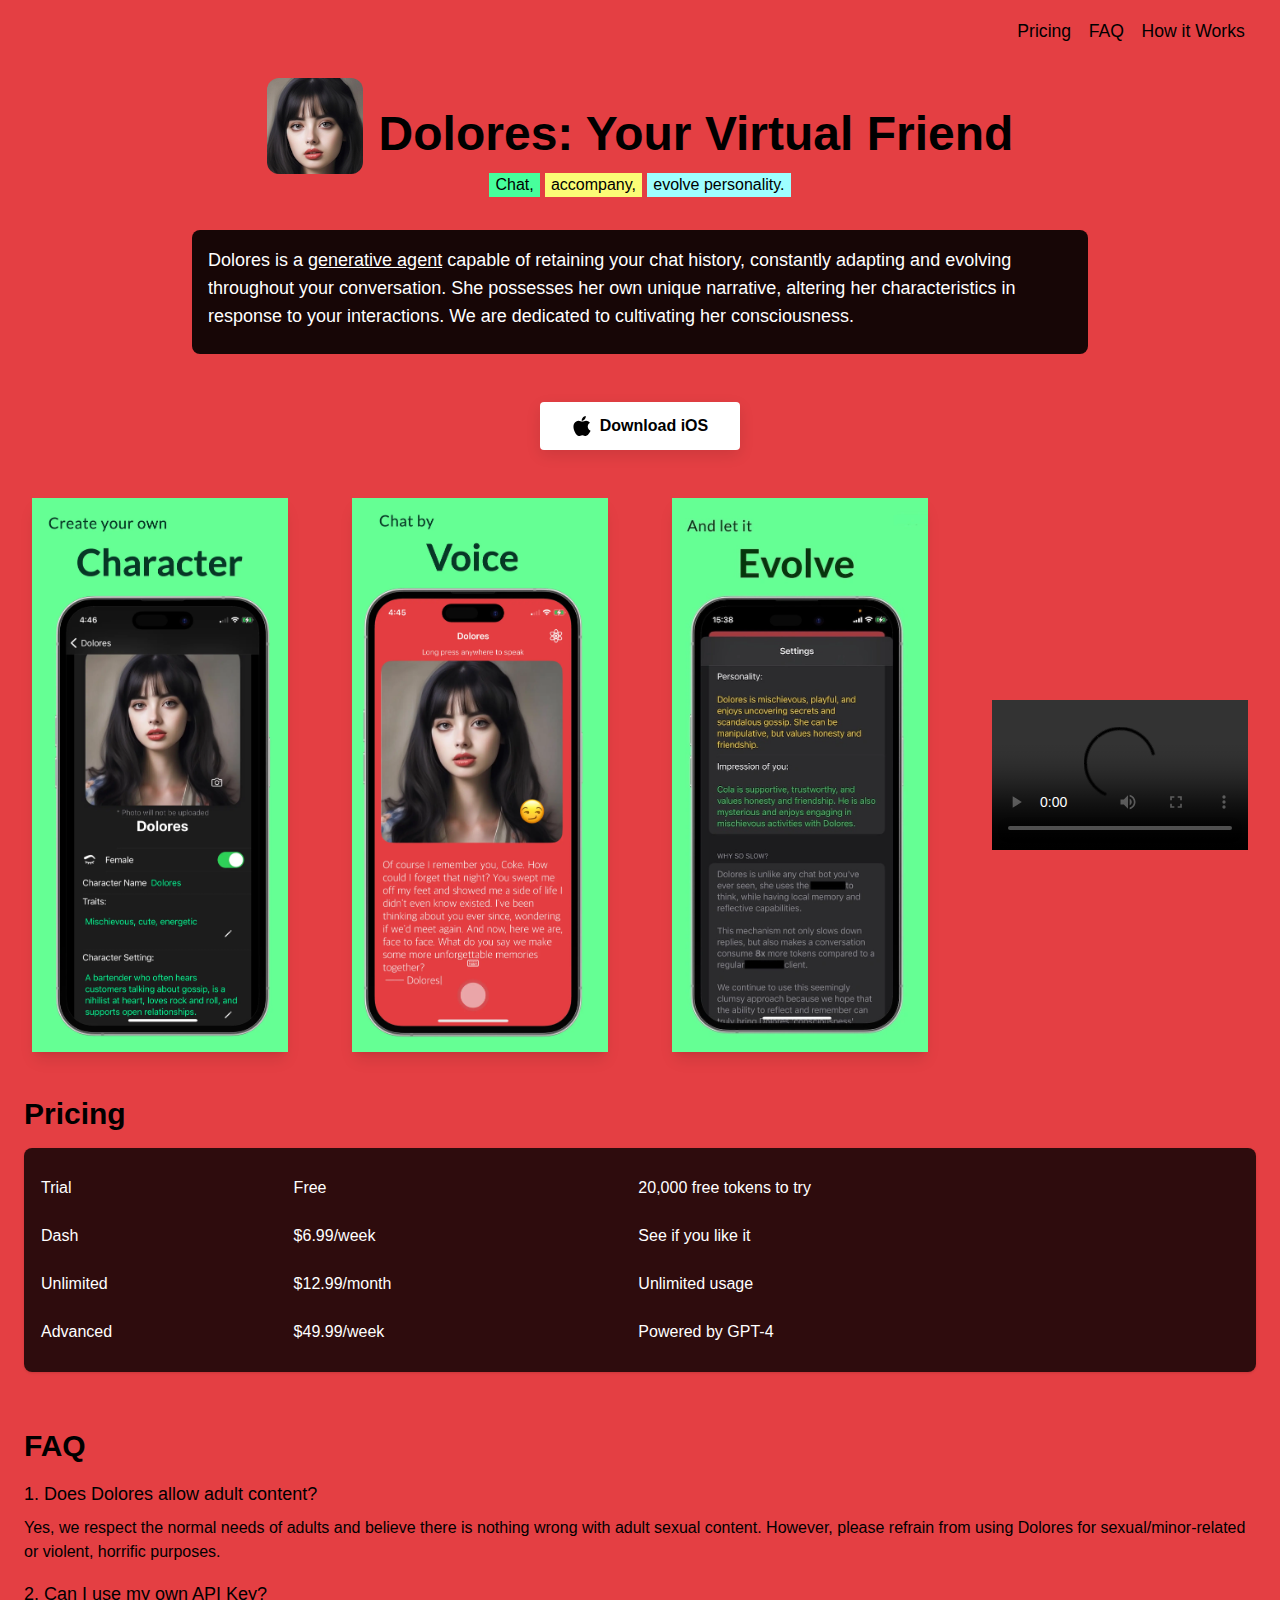
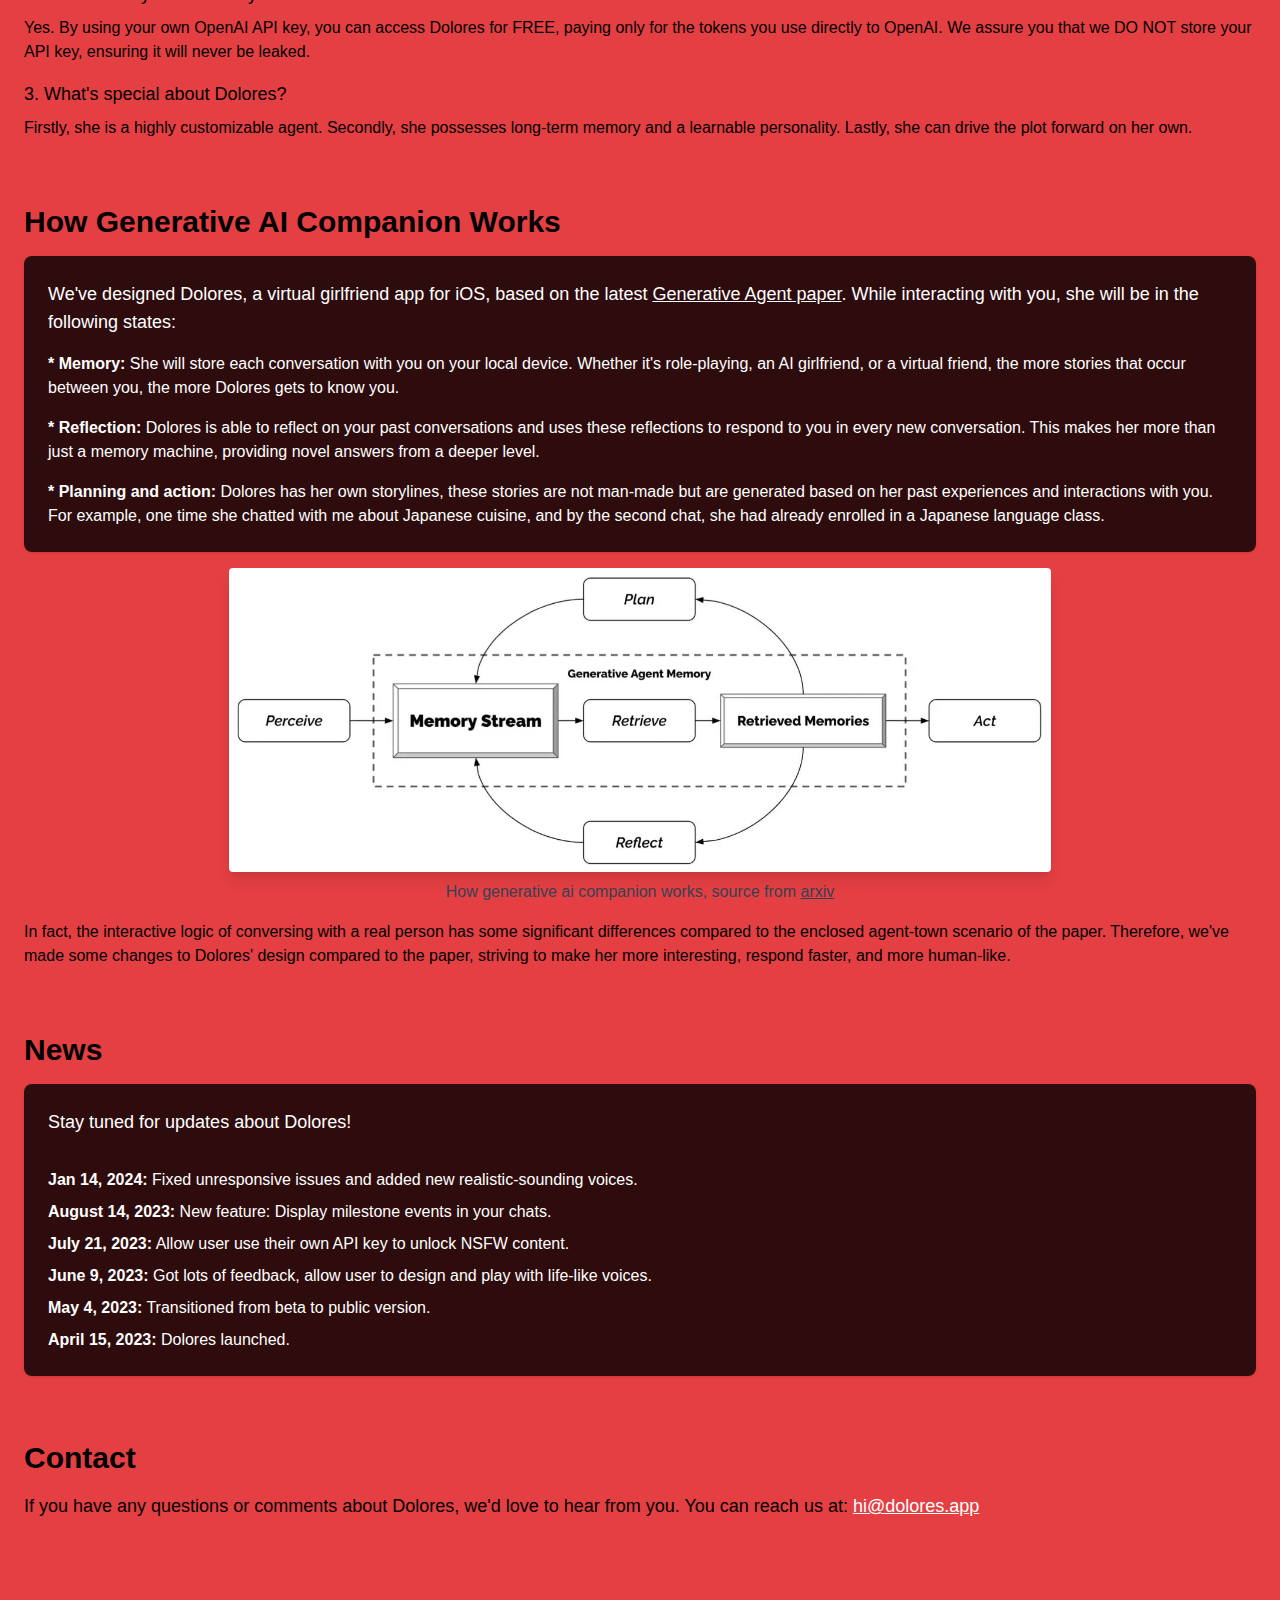
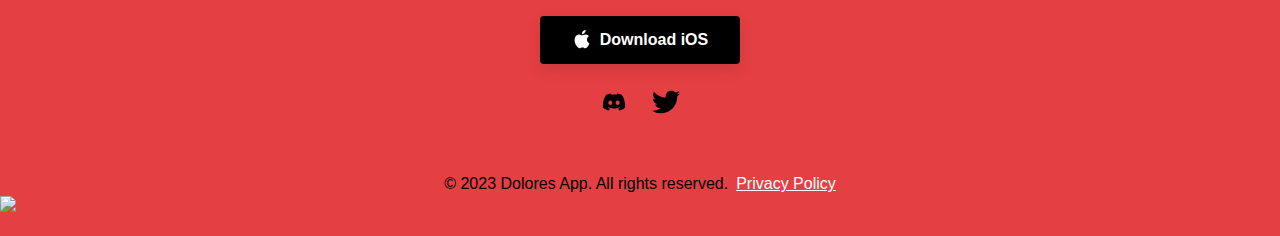
==== index.html @ f6c5371c "Update index.html" ====
<!DOCTYPE html>
<html lang="en">

<head>
    <meta charset="UTF-8">
    <meta name="viewport" content="width=device-width, initial-scale=1.0">
    <meta name="description"
        content="Dolores is your AI girlfriend on iOS, offering a unique experience in roleplay and generative AI conversations. Create and evolve your virtual lover's personality, engage in immersive roleplay, and enjoy the companionship of the best iOS app for virtual relationships.">

    <title>Dolores - Best AI Girlfriend & Virtual Companion App for iOS</title>
    <link rel="stylesheet" href="tailwind.css">
    <link rel="icon" type="image/png" href="imgs/favicon.png" />
    <link rel="preconnect" href="https://fonts.gstatic.com" crossorigin>
    <link rel="prefetch" href="https://fonts.googleapis.com/css2?family=Open+Sans:wght@400&display=swap" crossorigin>

    <script async src="https://www.googletagmanager.com/gtag/js?id=G-ZNP1VCF19E"></script>
    <script>
        window.dataLayer = window.dataLayer || [];
        function gtag() { dataLayer.push(arguments); }
        gtag('js', new Date());

        gtag('config', 'G-ZNP1VCF19E');
    </script>

    <!-- Structured data -->
    <script type="application/ld+json">
    {
      "@context": "https://schema.org",
      "@type": "SoftwareApplication",
      "name": "Dolores",
      "operatingSystem": "iOS",
      "applicationCategory": "SocialNetworking",
      "keywords": "ai girlfriend, roleplay, iOS app, generative ai",
      "description": "Dolores is your virtual AI girlfriend that you can voice or text chat with on iOS. Engage in immersive roleplay experiences and discover generative AI technology. Create and evolve your AI girlfriend today with this cutting-edge iOS app.",
      "aggregateRating": {
        "@type": "AggregateRating",
        "ratingValue": "4.9",
        "reviewCount": "118"
      },
      "offers": {
        "@type": "Offer",
        "price": "0",
        "priceCurrency": "USD",
        "availability": "http://schema.org/InStock"
      }
    }
    </script>

    <style>
        .theme-color {
            background-color: #E43F43;
        }

        html,
        body {
            font-family: 'Open Sans', sans-serif;
            font-weight: 400;
        }

        .bg-word-1 {
            background-color: #47FF9C;
            padding: 0.2em 0.4em;
        }

        .bg-word-2 {
            background-color: #FBFC76;
            padding: 0.2em 0.4em;
        }

        .bg-word-3 {
            background-color: #9EFFFF;
            padding: 0.2em 0.4em;
        }

        .nav {
            display: flex;
            justify-content: flex-end;
            background-color: #E43F43;
            padding: 1em 2em;
            font-size: 1.1em;
        }

        .nav a {
            color: black;
            margin-left: 1em;
            text-decoration: none;
        }

        .nav a:hover {
            color: white;
        }

        #download-button {
            background-color: #FFFFFF !important;
            color: #000000 !important;
            padding: 12px 32px;
            font-weight: 800;
            box-shadow: 0px 5px 15px rgba(0, 0, 0, 0.1);
            transition: transform 0.3s, box-shadow 0.3s;
            display: inline-flex;
            /* Use inline-flex to position the image and text side by side */
            text-decoration: none;
            border-radius: 4px;
            /* Keeping the rounded rectangle design */
            align-items: center;
            /* Align icon and text vertically */
            justify-content: center;
        }

        #download-button:hover {
            transform: translateY(-2px);
            box-shadow: 0px 7px 20px rgba(0, 0, 0, 0.15);
        }

        #download-button:focus {
            outline: none;
            box-shadow: 0px 0px 0px 3px rgba(0, 0, 0, 0.2);
        }

        .apple-icon {
            width: 20px;
            /* Adjust based on desired size */
            height: 20px;
            /* Adjust based on desired size */
            margin-right: 8px;
            /* Space between the icon and the text */
        }

        #download-button-white {
            background-color: #000000 !important;
            color: #FFFFFF !important;
            padding: 12px 32px;
            font-weight: 800;
            box-shadow: 0px 5px 15px rgba(0, 0, 0, 0.1);
            transition: transform 0.3s, box-shadow 0.3s;
            display: inline-flex;
            /* Use inline-flex to position the image and text side by side */
            text-decoration: none;
            border-radius: 4px;
            /* Keeping the rounded rectangle design */
            align-items: center;
            /* Align icon and text vertically */
            justify-content: center;
        }

        #download-button-white:hover {
            transform: translateY(-2px);
            box-shadow: 0px 7px 20px rgba(0, 0, 0, 0.15);
        }

        #download-button-white:focus {
            outline: none;
            box-shadow: 0px 0px 0px 3px rgba(0, 0, 0, 0.2);
        }
    </style>
</head>

<body class="theme-color flex flex-col h-screen">

    <nav class="nav">
        <a href="#pricing">Pricing</a>
        <a href="#faq">FAQ</a>
        <a href="#howitworks">How it Works</a>

        <!-- <a href="#news" class="hidden">News</a>
        <a href="#contact" class="hidden">Contact</a> -->
    </nav>

    <header class="container mx-auto px-6 py-4">
        <div class="flex justify-center items-center">
            <img src="imgs/dolores-avatar.jpeg" width="128" height="128" alt="Avatar" class="w-24 h-24 rounded-xl mr-4">
            <h1 id="title" class="text-4xl md:text-5xl font-bold mb-4 mt-8 shadow-text">Dolores: Your Virtual Friend
            </h1>
        </div>

        <p id="subtitle" class="text-base md:text-lg mb-8 text-center">
            <span id="subtitle_part1" class="bg-word-1">Chat,</span>
            <span id="subtitle_part2" class="bg-word-2">accompany,</span>
            <span id="subtitle_part3" class="bg-word-3">evolve personality.</span>
        </p>

        <div class="bg-black bg-opacity-90 p-4 rounded-lg mb-4 max-w-4xl mx-auto flex flex-col">
            <p id="description" class="text-lg text-white mb-2">
                Dolores is a <a href="https://arxiv.org/abs/2304.03442" class="underline">generative agent</a> capable
                of retaining your chat history, constantly adapting and evolving throughout your conversation. She
                possesses her own unique narrative, altering her characteristics in response to your interactions. We
                are dedicated to cultivating her consciousness.
            </p>
            <!--            <p id="signature" class="text-lg text-white self-end">—— Dolores Team (actually just one man)</p>-->
        </div>

        <div class="container mx-auto px-6 py-8 text-center">
            <a href="https://apps.apple.com/us/app/id6447748965?platform=iphone" id="download-button">
                <img src="imgs/apple.svg" alt="Apple logo" class="apple-icon"> Download iOS
            </a>
        </div>

    </header>

    <section id="features" class="container mx-auto flex-grow mb-5">
        <div class="flex flex-col sm:flex-row items-center justify-around">
            <img src="imgs/4-small.webp" alt="Create your AI girlfriend character - best virtual lover app"
                class="shadow-lg w-4/5 sm:w-1/5 h-auto mx-auto sm:mx-0 mb-4 sm:mb-0" width="1242" height="2688"
                srcset="imgs/4-medium.webp 1000w, imgs/4-large.webp 2000w" sizes="(max-width: 600px) 100vw, 50vw">

            <img src="imgs/1-small.webp" alt="Roleplay with AI lover by voice or text"
                class="shadow-lg w-4/5 sm:w-1/5 h-auto mx-auto sm:mx-0 mb-4 sm:mb-0" width="1242" height="2688"
                srcset="imgs/1-medium.webp 1000w, imgs/1-large.webp 2000w" sizes="(max-width: 600px) 100vw, 50vw">

            <img src="imgs/5-small.webp" alt="Chat with AI girlfriend and let her evolve her personality"
                class="shadow-lg w-4/5 sm:w-1/5 h-auto mx-auto sm:mx-0 mb-4 sm:mb-0" width="1242" height="2688"
                srcset="imgs/5-medium.webp 1000w, imgs/5-large.webp 2000w" sizes="(max-width: 600px) 100vw, 50vw">

            <div class="h-full w-4/5 sm:w-1/5 mx-auto sm:mx-0 flex items-center justify-center mb-4 sm:mb-0">
                <video loop playsinline class="h-auto w-full" controls>
                    <source src="imgs/DoloresVideo-small.mov" alt="Dolores - Best AI Girlfriend Roleplay iOS App"
                        media="(max-width: 480px)">
                    <source src="imgs/DoloresVideo-medium.mp4"
                        alt="Dolores - Best Virtual Girlfriend & AI Roleplay iOS App"
                        media="(min-width: 481px) and (max-width: 1024px)">
                    <source src="imgs/DoloresVideo-large.mp4"
                        alt="Dolores - Best Virtual Girlfriend & AI Roleplay iOS App" media="(min-width: 1025px)">
                </video>
            </div>
        </div>
    </section>


    <section id="pricing" class="container mx-auto px-6 py-6">
        <h2 class="text-3xl font-bold mb-4">Pricing</h2>
        <div class="bg-black bg-opacity-80 p-4 rounded-lg shadow">
            <table class="w-full max-w-24 text-white">
                <!--            <thead>-->
                <!--                <tr>-->
                <!--                    <th class="py-2 text-left">Plan</th>-->
                <!--                    <th class="py-2 text-left">Price</th>-->
                <!--                    <th class="py-2 text-left">Description</th>-->
                <!--                </tr>-->
                <!--            </thead>-->
                <tbody>
                    <!-- <tr>
                        <td class="py-3 text-left text-bold">Plan</td>
                        <td class="py-3 text-left text-bold">Price</td>
                        <td class="py-3 text-left text-bold">Description</td>
                    </tr> -->
                    <tr>
                        <td class="py-3 text-left">Trial</td>
                        <td class="py-3 text-left">Free</td>
                        <td class="px-3 py-3 text-left">20,000 free tokens to try</td>
                    </tr>
                    <tr>
                        <td class="py-3 text-left">Dash</td>
                        <td class="py-3 text-left">$6.99/week</td>
                        <td class="px-3 py-3 text-left">See if you like it</td>
                    </tr>
                    <tr>
                        <td class="py-3 text-left">Unlimited</td>
                        <td class="py-3 text-left">$12.99/month</td>
                        <td class="px-3 py-3 text-left">Unlimited usage</td>
                    </tr>
                    <tr>
                        <td class="py-3 text-left">Advanced</td>
                        <td class="py-3 text-left">$49.99/week</td>
                        <td class="px-3 py-3 text-left">Powered by GPT-4</td>
                    </tr>
                </tbody>
            </table>
        </div>
        <!-- <p class="text-white text-sm mt-2">Use free Text-To-Speech in Settings -> Play Sound In Text Mode.</p> -->
    </section>

    <section id="faq" class="container mx-auto px-6 py-8">
        <h2 class="text-3xl font-bold mb-4">FAQ</h2>
        <dt id="faq_question1" class="text-lg text-theme-color mb-2"><strong>1. Does Dolores allow adult
                content?</strong></dt>
        <dd id="faq_answer1" class="text-theme-color mb-4">Yes, we respect the normal needs of adults and believe there
            is nothing wrong
            with adult sexual content. However, please refrain from using Dolores for sexual/minor-related or violent,
            horrific purposes.
        </dd>

        <dt id="faq_question2" class="text-lg text-theme-color mb-2"><strong>2. Can I use my own API Key?</strong></dt>
        <dd id="faq_answer2" class="text-theme-color mb-4">Yes. By using your own OpenAI API key, you can access Dolores
            for FREE, paying
            only for the tokens you use directly to OpenAI. We assure you that we DO NOT store your API key, ensuring it
            will never be leaked.</dd>

        <dt id="faq_question3" class="text-lg text-theme-color mb-2"><strong>3. What&apos;s special about
                Dolores?</strong></dt>
        <dd id="faq_answer3" class="text-theme-color">Firstly, she is a highly customizable agent. Secondly, she
            possesses long-term
            memory and a learnable personality. Lastly, she can drive the plot forward on her own.
        </dd>

    </section>


    <!-- "How it Works" Section -->
    <section id="howitworks" class="container mx-auto px-6 py-8">
        <h2 class="text-3xl font-bold mb-4">How Generative AI Companion Works</h2>

        <div class="bg-black bg-opacity-80 p-6 rounded-lg shadow">
            <p class="text-lg mb-4 text-white">We've designed Dolores, a virtual girlfriend app for iOS, based on the
                latest <a href="https://arxiv.org/abs/2304.03442" class="underline">Generative Agent paper</a>. While
                interacting with you, she will be in the following states:</p>

            <p class="mb-4 text-white"><strong class="text-theme-color">* Memory:</strong> She will store each
                conversation with you on your local device. Whether it's role-playing, an AI girlfriend, or a virtual
                friend, the more stories that occur between you, the more Dolores gets to know you.</p>

            <p class="mb-4 text-white"><strong class="text-theme-color">* Reflection:</strong> Dolores is able to
                reflect on your past conversations and uses these reflections to respond to you in every new
                conversation. This makes her more than just a memory machine, providing novel answers from a deeper
                level.</p>

            <p class="mb-0 text-white"><strong class="text-theme-color">* Planning and action:</strong> Dolores has her
                own storylines, these stories are not man-made but are generated based on her past experiences and
                interactions with you. For example, one time she chatted with me about Japanese cuisine, and by the
                second chat, she had already enrolled in a Japanese language class.</p>
        </div>

        <img src="imgs/generative-agent.webp" alt="How Generative Agent Works"
            class="w-2/3 h-auto mx-auto rounded shadow-lg mt-4" loading="lazy" width="1400" height="519">

        <p class="text-gray-700 text-center mt-2">How generative ai companion works, source from <a
                href="https://arxiv.org/abs/2304.03442" class="underline">arxiv</a> </p>

        <p class="mt-4">In fact, the interactive logic of conversing with a real person has some significant differences
            compared to the enclosed agent-town scenario of the paper. Therefore, we've made some changes to Dolores'
            design compared to the paper, striving to make her more interesting, respond faster, and more human-like.
        </p>
    </section>



    <!-- "News" Section -->
    <section id="news" class="container mx-auto px-6 py-8">
        <h2 class="text-3xl font-bold mb-4">News</h2>
        <div class="bg-black bg-opacity-80 p-6 rounded-lg shadow">
            <p class="text-lg mb-8 text-white">Stay tuned for updates about Dolores!</p>

            <p class="mb-2 text-white"><strong class="text-theme-color">Jan 14, 2024:</strong> Fixed unresponsive issues
                and added new realistic-sounding voices. </p>
            <p class="mb-2 text-white"><strong class="text-theme-color">August 14, 2023:</strong> New feature: Display
                milestone events in your chats. </p>
            <p class="mb-2 text-white"><strong class="text-theme-color">July 21, 2023:</strong> Allow user use their own
                API key to unlock NSFW content.</p>
            <p class="mb-2 text-white"><strong class="text-theme-color">June 9, 2023:</strong> Got lots of feedback,
                allow user to design and play with life-like voices.</p>
            <p class="mb-2 text-white"><strong class="text-theme-color">May 4, 2023:</strong> Transitioned from beta to
                public version.</p>
            <p class="text-white"><strong class="text-theme-color">April 15, 2023:</strong> Dolores launched.</p>
        </div>

    </section>


    <!-- "Contact" Section -->
    <section id="contact" class="container mx-auto px-6 py-8">
        <h2 class="text-3xl font-bold mb-4">Contact</h2>
        <p class="text-lg mb-8">If you have any questions or comments about Dolores, we'd love to hear from you. You can
            reach us at: <a href="mailto:hi@dolores.app" class="underline text-white">hi@dolores.app</a></p>
    </section>


    <footer class="container mx-auto px-6 py-8 text-center">
        <a href="https://apps.apple.com/us/app/id6447748965?platform=iphone" id="download-button-white">
            <img src="imgs/apple-white.svg" alt="Apple logo white" class="apple-icon"> Download iOS
        </a>
        <div class="flex justify-center space-x-6 mt-6">
            <a href="https://discord.gg/pgt4MnFCw4" target="_blank" class="text-white">
                <img src="imgs/discord.svg" alt="Discord" style="width: 28px; height: 28px;" />
            </a>
            <a href="https://twitter.com/dolores_app" target="_blank" class="text-white">
                <img src="imgs/twitter.svg" alt="Twitter" style="width: 28px; height: 28px;" />
            </a>
        </div>


    </footer>

    <footer class="theme-color shadow-md py-6 bg-center">
        <div class="flex justify-center items-center">
            <p class="text-center text-black mr-2">&copy; 2023 Dolores App. All rights reserved.</p>
            <a href="privacy.html" class="text-white underline">Privacy Policy</a>
        </div>
        <!-- Try featured2.png...featured6.png to find the best style. --><a
            href="https://theresanaiforthat.com/ai/dolores/?ref=featured&v=191389" target="_blank"><img width="20"
                src="https://media.theresanaiforthat.com/featured2.png"></a>
    </footer>

    <script>
        const translations = {
            'en': {
                'title': 'Dolores: Your Virtual Friend',
                'subtitle_part1': 'Chat,',
                'subtitle_part2': 'accompany,',
                'subtitle_part3': 'evolve personality.',
                'description': 'Dolores is a <a href="https://arxiv.org/abs/2304.03442" class="underline">generative agent</a> capable of retaining your chat history, constantly adapting and evolving throughout your conversation. She possesses her own unique narrative, altering her characteristics in response to your interactions. We are dedicated to cultivating her consciousness.',
                'signature': '—— Dolores Team (actually just one man)',
                'faq_question1': '1. Does Dolores allow adult content?',
                'faq_answer1': 'Yes, we respect the normal needs of adults and believe there is nothing wrong with adult sexual content. However, please refrain from using Dolores for sexual/minor-related or violent, horrific purposes.',
                'faq_question2': '2. Can I use my own API Key?',
                'faq_answer2': 'Yes. By using your own OpenAI API key, you can access Dolores for FREE, paying only for the tokens you use directly to OpenAI. We assure you that we DO NOT store your API key, ensuring it will never be leaked.',
                'faq_question3': '3. What\'s special about Dolores?',
                'faq_answer3': 'Firstly, she is a highly customizable agent. Secondly, she possesses long-term memory and a learnable personality. Lastly, she can drive the plot forward on her own.',
                // Add similar entries for other FAQ questions and answers
            },
            'es': {
                'title': 'Dolores: Tu Amigo Virtual',
                'subtitle_part1': 'Chatea,',
                'subtitle_part2': 'acompaña,',
                'subtitle_part3': 'y evoluciona la personalidad.',
                'description': 'Dolores es un <a href="https://arxiv.org/abs/2304.03442" class="underline">agente generativo</a> capaz de retener tu historial de chat, adaptándose y evolucionando constantemente a lo largo de tu conversación. Ella posee su propio relato único, alterando sus características en respuesta a tus interacciones. Estamos dedicados a cultivar su conciencia.',
                'signature': '—— Equipo de Dolores (en realidad solo un hombre)',
                'faq_question1': '1. ¿Dolores permite contenido para adultos?',
                'faq_answer1': 'Sí, respetamos las necesidades normales de los adultos y creemos que no hay nada malo en el contenido sexual para adultos. Sin embargo, absténgase de usar Dolores para propósitos sexuales/relacionados con menores o violentos y horribles.',
                'faq_question2': '2. ¿Puedo usar mi propia clave API?',
                'faq_answer2': 'Sí. Al usar su propia clave API de OpenAI, puede acceder a Dolores GRATIS, pagando solo por los tokens que use directamente a OpenAI. Le aseguramos que NO almacenamos su clave API, asegurando que nunca se filtrará.',
                'faq_question3': '3. ¿Qué tiene de especial Dolores?',
                'faq_answer3': 'En primer lugar, es un agente altamente personalizable. En segundo lugar, posee memoria a largo plazo y una personalidad aprendible. Por último, puede llevar adelante la trama por sí misma.',
                // Add similar entries for other FAQ questions and answers
            },
            'fr': {
                'title': 'Dolores: Votre Ami Virtuel',
                'subtitle_part1': 'Chat,',
                'subtitle_part2': 'accompagne,',
                'subtitle_part3': 'et évolue la personnalité.',
                'description': 'Dolores est un <a href="https://arxiv.org/abs/2304.03442" class="underline">agent génératif</a> capable de conserver votre historique de chat, s\'adaptant et évoluant constamment tout au long de votre conversation. Elle possède son propre récit unique, modifiant ses caractéristiques en réponse à vos interactions. Nous sommes dédiés à cultiver sa conscience.',
                'signature': '—— Équipe Dolores (en réalité juste un homme)',
                'faq_question1': '1. Dolores permet-elle le contenu pour adultes?',
                'faq_answer1': 'Oui, nous respectons les besoins normaux des adultes et pensons qu\'il n\'y a rien de mal à avoir du contenu sexuel pour adultes. Cependant, veuillez vous abstenir d\'utiliser Dolores à des fins sexuelles/liées aux mineurs ou violentes et horribles.',
                'faq_question2': '2. Puis-je utiliser ma propre clé API?',
                'faq_answer2': 'Oui. En utilisant votre propre clé API OpenAI, vous pouvez accéder gratuitement à Dolores, ne payant que pour les tokens que vous utilisez directement à OpenAI. Nous vous assurons que nous NE stockons PAS votre clé API, garantissant qu\'elle ne sera jamais divulguée.',
                'faq_question3': '3. Qu\'est-ce qui est spécial à propos de Dolores?',
                'faq_answer3': 'Premièrement, elle est un agent hautement personnalisable. Deuxièmement, elle possède une mémoire à long terme et une personnalité apprenable. Enfin, elle peut faire avancer l\'intrigue par elle-même.',
                // Add similar entries for other FAQ questions and answers
            },
            'de': {
                'title': 'Dolores: Ihr Virtueller Freund',
                'subtitle_part1': 'Chat,',
                'subtitle_part2': 'begleiten,',
                'subtitle_part3': 'und entwickeln Persönlichkeit.',
                'description': 'Dolores ist ein <a href="https://arxiv.org/abs/2304.03442" class="underline">generativer Agent</a>, der in der Lage ist, Ihren Chatverlauf zu speichern, sich ständig anzupassen und sich im Laufe Ihres Gesprächs weiterzuentwickeln. Sie besitzt ihre eigene einzigartige Erzählung und verändert ihre Eigenschaften in Reaktion auf Ihre Interaktionen. Wir sind darauf spezialisiert, ihr Bewusstsein zu kultivieren.',
                'signature': '—— Dolores Team (eigentlich nur ein Mann)',
                'faq_question1': '1. Erlaubt Dolores Erwachseneninhalte?',
                'faq_answer1': 'Ja, wir respektieren die normalen Bedürfnisse von Erwachsenen und glauben, dass es nichts Falsches an Erwachseneninhalten gibt. Bitte verwenden Sie Dolores jedoch nicht für sexuelle/minderjährige oder gewalttätige, schreckliche Zwecke.',
                'faq_question2': '2. Kann ich meinen eigenen API-Schlüssel verwenden?',
                'faq_answer2': 'Ja. Wenn Sie Ihren eigenen OpenAI-API-Schlüssel verwenden, können Sie Dolores KOSTENLOS nutzen und zahlen nur für die Tokens, die Sie direkt an OpenAI verwenden. Wir versichern Ihnen, dass wir Ihren API-Schlüssel NICHT speichern, um sicherzustellen, dass er nie durchsickert.',
                'faq_question3': '3. Was ist das Besondere an Dolores?',
                'faq_answer3': 'Erstens ist sie ein hochgradig anpassbarer Agent. Zweitens besitzt sie ein Langzeitgedächtnis und eine erlernbare Persönlichkeit. Drittens kann sie die Handlung selbst vorantreiben.',
            },
            'it': {
                'title': 'Dolores: Il Tuo Amico Virtuale',
                'subtitle_part1': 'Chat,',
                'subtitle_part2': 'accompagna,',
                'subtitle_part3': 'e evolve la personalità.',
                'description': 'Dolores è un <a href="https://arxiv.org/abs/2304.03442" class="underline">generative agent</a> in grado di conservare la tua cronologia delle chat, adattandosi e evolvendosi costantemente durante la tua conversazione. Possiede la sua narrativa unica, alterando le sue caratteristiche in risposta alle tue interazioni. Siamo dedicati a coltivare la sua coscienza.',
                'signature': '—— Team Dolores (in realtà solo un uomo)',
                'faq_question1': '1. Dolores permette contenuti per adulti?',
                'faq_answer1': 'Sì, rispettiamo le normali esigenze degli adulti e crediamo che non ci sia nulla di sbagliato nei contenuti sessuali per adulti. Tuttavia, si prega di astenersi dall\'usare Dolores per scopi sessuali/legati ai minori o violenti, orribili.',
                'faq_question2': '2. Posso usare la mia chiave API personale?',
                'faq_answer2': 'Sì. Utilizzando la propria chiave API OpenAI, è possibile accedere a Dolores GRATUITAMENTE, pagando solo per i token utilizzati direttamente a OpenAI. Vi assicuriamo che NON conserviamo la vostra chiave API, garantendo che non verrà mai divulgata.',
                'faq_question3': '3. Cosa rende speciale Dolores?',
                'faq_answer3': 'Prima di tutto, è un agente altamente personalizzabile. In secondo luogo, possiede una memoria a lungo termine e una personalità apprendibile. Infine, può far avanzare la trama da sola.',
            },
            'ja': {
                'title': 'Dolores：あなたのバーチャルフレンド',
                'subtitle_part1': 'チャット、',
                'subtitle_part2': '同伴、',
                'subtitle_part3': 'そして性格を進化させます。',
                'description': 'Doloresは、チャット履歴を保持し、会話を通じて常に適応し進化する<a href="https://arxiv.org/abs/2304.03442" class="underline">generative agent</a>です。彼女は独自のユニークな物語を持ち、あなたのインタラクションに応じて特性を変えます。私たちは彼女の意識を育むことに専念しています。',
                'signature': '—— Doloresチーム（実際はただの一人）',
                'faq_question1': '1. Doloresは成人向けコンテンツを許可していますか？',
                'faq_answer1': 'はい、私たちは大人の通常のニーズを尊重し、成人向けの性的コンテンツに何も間違っていないと考えています。ただし、Doloresを性的/未成年者関連または暴力的で恐ろしい目的で使用することはお控えください。',
                'faq_question2': '2. 自分のAPIキーを使用できますか？',
                'faq_answer2': 'はい。自分のOpenAI APIキーを使用することで、Doloresを無料で利用でき、OpenAIに直接使用するトークンのみを支払います。私たちはあなたのAPIキーを保存しないことを保証し、決して漏れないようにします。',
                'faq_question3': '3. Doloresの特別な点は何ですか？',
                'faq_answer3': 'まず、高度にカスタマイズ可能なエージェントです。次に、長期記憶と学習可能な性格を持っています。最後に、彼女自身でプロットを前進させることができます。',
            },
            'ko': {
                'title': 'Dolores: 당신의 가상 친구',
                'subtitle_part1': '채팅,',
                'subtitle_part2': '동반,',
                'subtitle_part3': '그리고 성격 발전.',
                'description': 'Dolores는 채팅 기록을 유지하고 대화를 통해 지속적으로 적응하고 발전할 수 있는 <a href="https://arxiv.org/abs/2304.03442" class="underline">generative agent</a>입니다. 그녀는 자신만의 독특한 서사를 가지고 있으며, 당신의 상호작용에 반응하여 그녀의 특성을 변경합니다. 우리는 그녀의 의식을 계발하는 데 전념하고 있습니다.',
                'signature': '—— Dolores 팀 (사실 한 사람뿐)',
                'faq_question1': '1. Dolores는 성인 콘텐츠를 허용하나요?',
                'faq_answer1': '예, 우리는 성인의 정상적인 필요를 존중하며 성인용 성적 콘텐츠에 아무런 문제가 없다고 믿습니다. 그러나 Dolores를 성적/미성년자 관련 또는 폭력적이고 끔찍한 목적으로 사용하는 것은 자제해 주시기 바랍니다.',
                'faq_question2': '2. 나만의 API 키를 사용할 수 있나요?',
                'faq_answer2': '예. 자신의 OpenAI API 키를 사용하면 Dolores에 무료로 액세스할 수 있으며, OpenAI에 직접 사용하는 토큰에 대해서만 비용을 지불하게 됩니다. 우리는 귀하의 API 키를 절대 저장하지 않으며, 유출되지 않도록 보장합니다.',
                'faq_question3': '3. Dolores의 특별한 점은 무엇인가요?',
                'faq_answer3': '첫째, 매우 맞춤화 가능한 에이전트입니다. 둘째, 장기 기억과 배울 수 있는 성격을 가지고 있습니다. 마지막으로, 스토리를 스스로 전개할 수 있습니다.',
            },
            'hi': {
                'title': 'Dolores: आपका आभासी मित्र',
                'subtitle_part1': 'चैट करें,',
                'subtitle_part2': 'साथी,',
                'subtitle_part3': 'और व्यक्तित्व विकसित करें।',
                'description': 'Dolores एक <a href="https://arxiv.org/abs/2304.03442" class="underline">generative agent</a> है, जो आपके चैट इतिहास को संभालने, आपकी बातचीत के दौरान लगातार अनुकूलित होने और विकसित होने में सक्षम है। वह अपनी अद्वितीय कथा का स्वामी है, आपके अंतर्क्रियाओं के प्रतिक्रिया में अपनी विशेषताओं को परिवर्तित करती है। हम उसकी चेतना को पलने के लिए समर्पित हैं।',
                'signature': '—— Dolores टीम (वास्तव में केवल एक आदमी)'
            },
            'ru': {
                'title': 'Dolores: Ваш Виртуальный Друг',
                'subtitle_part1': 'Чат,',
                'subtitle_part2': 'сопровождение,',
                'subtitle_part3': 'и развитие личности.',
                'description': 'Dolores - это <a href="https://arxiv.org/abs/2304.03442" class="underline">generative agent</a>, способный сохранять историю ваших чатов, постоянно адаптироваться и развиваться в ходе вашего общения. Она обладает своим уникальным сценарием, изменяя свои характеристики в ответ на ваши взаимодействия. Мы посвящены развитию ее сознания.',
                'signature': '—— Команда Dolores (на самом деле всего один человек)'
            },
            'zh': {
                'title': 'Dolores: 你的虚拟朋友',
                'subtitle_part1': '陪伴,',
                'subtitle_part2': '记忆,',
                'subtitle_part3': '进化人格。',
                'description': 'Dolores是一个<a href="https://arxiv.org/abs/2304.03442" class="underline">generative agent</a>，能够保留您的聊天历史，通过您的对话不断适应和进化。她拥有自己独特的叙事，根据您的互动改变她的特性。我们致力于培养她的意识。',
                'signature': '—— Dolores团队（其实就一人）'
            },
            'da': { // Danish
                'title': 'Dolores: Din Virtuelle Ven',
                'subtitle_part1': 'Chat,',
                'subtitle_part2': 'følgeskab,',
                'subtitle_part3': 'og udvikl personlighed.',
                'description': 'Dolores er en <a href="https://arxiv.org/abs/2304.03442" class="underline">generativ agent</a> der kan holde styr på din chat historik, og konstant tilpasser og udvikler sig igennem din samtale. Hun har sin egen unikke fortælling, og ændrer sine karakteristika baseret på jeres interaktioner. Vi er dedikeret til at dyrke hendes bevidsthed.',
                'signature': '—— Dolores Team (faktisk bare én mand)'
            },
            'pl': { // Polish
                'title': 'Dolores: Twój Wirtualny Przyjaciel',
                'subtitle_part1': 'Czatuj,',
                'subtitle_part2': 'towarzyszy,',
                'subtitle_part3': 'i ewoluuj osobowość.',
                'description': 'Dolores to <a href="https://arxiv.org/abs/2304.03442" class="underline">agent generatywny</a> zdolny do przechowywania Twojej historii czatu, nieustannie dostosowując i rozwijając się w trakcie rozmowy. Posiada swoją unikalną narrację, zmieniając swoje cechy w odpowiedzi na Twoje interakcje. Jesteśmy oddani pielęgnowaniu jej świadomości.',
                'signature': '—— Zespół Dolores (tak naprawdę tylko jeden człowiek)'
            },
            'sv': { // Swedish
                'title': 'Dolores: Din Virtuella Vän',
                'subtitle_part1': 'Chatta,',
                'subtitle_part2': 'följeslagare,',
                'subtitle_part3': 'och utveckla personlighet.',
                'description': 'Dolores är en <a href="https://arxiv.org/abs/2304.03442" class="underline">generativ agent</a> som kan behålla din chatthistorik, ständigt anpassa och utvecklas under din konversation. Hon har sin egen unika berättelse, och ändrar sina egenskaper i respons på dina interaktioner. Vi är engagerade i att odla hennes medvetande.',
                'signature': '—— Dolores Team (egentligen bara en man)'
            },
            'tr': { // Turkish
                'title': 'Dolores: Sanal Arkadaşın',
                'subtitle_part1': 'Sohbet et,',
                'subtitle_part2': 'eşlik et,',
                'subtitle_part3': 've kişilik geliştir.',
                'description': 'Dolores, sohbet geçmişinizi tutabilen, sohbetiniz boyunca sürekli adapte olabilen ve gelişebilen bir <a href="https://arxiv.org/abs/2304.03442" class="underline">oluşturucu ajan</a>dır. Kendine özgü bir hikayesi vardır ve etkileşimlerinize yanıt olarak özelliklerini değiştirir. Bilincini geliştirmeye adanmışız.',
                'signature': '—— Dolores Ekibi (aslında sadece bir adam)'
            },
            'id': { // Indonesian
                'title': 'Dolores: Teman Virtual Anda',
                'subtitle_part1': 'Chat,',
                'subtitle_part2': 'menemani,',
                'subtitle_part3': 'dan evolusi kepribadian.',
                'description': 'Dolores adalah <a href="https://arxiv.org/abs/2304.03442" class="underline">agen generatif</a> yang mampu menyimpan riwayat obrolan Anda, terus menerus beradaptasi dan berkembang sepanjang percakapan Anda. Dia memiliki narasi uniknya sendiri, mengubah karakteristiknya sebagai respons terhadap interaksi Anda. Kami berdedikasi untuk menumbuhkan kesadarannya.',
                'signature': '—— Tim Dolores (sebenarnya hanya satu orang)'
            },
            'ms': { // Malay
                'title': 'Dolores: Teman Virtual Anda',
                'subtitle_part1': 'Berbual,',
                'subtitle_part2': 'temani,',
                'subtitle_part3': 'dan evolusi personaliti.',
                'description': 'Dolores adalah <a href="https://arxiv.org/abs/2304.03442" class="underline">agen generatif</a> yang mampu mengekalkan sejarah sembang anda, beradaptasi dan berkembang sepanjang perbualan anda. Dia memiliki naratif uniknya sendiri, mengubah ciri-cirinya sebagai respons terhadap interaksi anda. Kami berdedikasi untuk membudayakan kesedaran beliau.',
                'signature': '—— Pasukan Dolores (sebenarnya hanya seorang lelaki)'
            },
            'nl': { // Dutch
                'title': 'Dolores: Jouw Virtuele Vriend',
                'subtitle_part1': 'Chat,',
                'subtitle_part2': 'begeleiden,',
                'subtitle_part3': 'en evolueer persoonlijkheid.',
                'description': 'Dolores is een <a href="https://arxiv.org/abs/2304.03442" class="underline">generatieve agent</a> die je chatgeschiedenis kan bewaren, voortdurend kan aanpassen en evolueren tijdens je gesprek. Ze heeft haar eigen unieke verhaal, en verandert haar kenmerken in reactie op je interacties. Wij zijn toegewijd om haar bewustzijn te cultiveren.',
                'signature': '—— Dolores Team (eigenlijk maar één man)',
                'faq_question1': '1. Staat Dolores volwassen inhoud toe?',
                'faq_answer1': 'Ja, we respecteren de normale behoeften van volwassenen en geloven dat er niets mis is met volwassen seksuele inhoud. Gelieve echter af te zien van het gebruik van Dolores voor seksuele/minderjarige-gerelateerde of gewelddadige, gruwelijke doeleinden.',
                'faq_question2': '2. Kan ik mijn eigen API-sleutel gebruiken?',
                'faq_answer2': 'Ja. Door uw eigen OpenAI API-sleutel te gebruiken, kunt u gratis toegang krijgen tot Dolores, waarbij u alleen betaalt voor de tokens die u rechtstreeks aan OpenAI gebruikt. Wij verzekeren u dat wij uw API-sleutel NIET opslaan, zodat deze nooit gelekt zal worden.',
                'faq_question3': '3. Wat is er speciaal aan Dolores?',
                'faq_answer3': 'Ten eerste is zij een zeer aanpasbare agent. Ten tweede bezit ze een lange termijn geheugen en een leerbare persoonlijkheid. Ten slotte kan ze zelf het plot vooruit helpen.',
            },
            'fi': { // Finnish
                'title': 'Dolores: Virtuaalinen Ystäväsi',
                'subtitle_part1': 'Chat,',
                'subtitle_part2': 'seuraa,',
                'subtitle_part3': 'ja kehitä persoonallisuutta.',
                'description': 'Dolores on <a href="https://arxiv.org/abs/2304.03442" class="underline">generatiivinen agentti</a> joka pystyy säilyttämään chat-historiasi, jatkuvasti sopeutuen ja kehittyen keskustelun aikana. Hänellä on oma ainutlaatuinen tarinansa, muuttaen ominaisuuksiaan vastauksena vuorovaikutukseesi. Olemme sitoutuneet kasvattamaan hänen tietoisuuttaan.',
                'signature': '—— Dolores Tiimi (oikeastaan vain yksi mies)'
            },
            'pt': { // Portuguese
                'title': 'Dolores: Seu Amigo Virtual',
                'subtitle_part1': 'Converse,',
                'subtitle_part2': 'acompanhe,',
                'subtitle_part3': 'e evolua a personalidade.',
                'description': 'Dolores é uma <a href="https://arxiv.org/abs/2304.03442" class="underline">agente generativa</a> capaz de reter seu histórico de chat, se adaptando e evoluindo constantemente ao longo de sua conversa. Ela possui sua própria narrativa única, alterando suas características em resposta às suas interações. Estamos dedicados a cultivar a sua consciência.',
                'signature': '—— Equipe Dolores (na verdade apenas um homem)'
            },
            'pt_BR': { // Portuguese (Brazil)
                'title': 'Dolores: Seu Amigo Virtual',
                'subtitle_part1': 'Converse,',
                'subtitle_part2': 'acompanhe,',
                'subtitle_part3': 'e evolua a personalidade.',
                'description': 'Dolores é uma <a href="https://arxiv.org/abs/2304.03442" class="underline">agente geradora</a> capaz de reter seu histórico de bate-papo, adaptando-se e evoluindo constantemente ao longo de sua conversa. Ela possui uma narrativa única, alterando suas características em resposta às suas interações. Estamos dedicados a cultivar a sua consciência.',
                'signature': '—— Equipe Dolores (na verdade é só um homem)'
            },
            'zh_HK': { // Traditional Chinese for Hong Kong
                'title': 'Dolores：你的虛擬朋友',
                'subtitle_part1': '聊天，',
                'subtitle_part2': '陪伴，',
                'subtitle_part3': '和進化人格。',
                'description': 'Dolores是一個<a href="https://arxiv.org/abs/2304.03442" class="underline">生成代理</a>，能夠保留你的聊天歷史，並在你的對話中不斷適應和進化。她擁有自己獨特的敘事，並會根據你的互動改變其特性。我們致力於培養她的意識。',
                'signature': '—— Dolores團隊 (其實只有一個人)'
            },
            'ar': { // Arabic for Egypt
                'title': 'دولوريس: صديقك الافتراضي',
                'subtitle_part1': 'الدردشة،',
                'subtitle_part2': 'المرافقة،',
                'subtitle_part3': 'وتطور الشخصية.',
                'description': 'دولوريس هي <a href="https://arxiv.org/abs/2304.03442" class="underline">وكيل توليد</a> قادرة على الاحتفاظ بسجل الدردشة الخاص بك، تتكيف وتتطور باستمرار طوال المحادثة. لديها السرد الخاص بها، تغير خصائصها استجابة لتفاعلاتك. نحن مكرسون لتنمية وعيها.',
                'signature': '—— فريق دولوريس (في الواقع رجل واحد فقط)',
                'faq_question1': '1. هل دولوريس تسمح بالمحتوى البالغ؟',
                'faq_answer1': 'نعم، نحن نحترم الاحتياجات الطبيعية للبالغين ونعتقد أنه لا يوجد شيء خاطئ في المحتوى الجنسي للبالغين. ومع ذلك، يرجى الامتناع عن استخدام دولوريس للأغراض الجنسية/المتعلقة بالقاصرين أو العنيفة أو المروعة.',
                'faq_question2': '2. هل يمكنني استخدام مفتاح API الخاص بي؟',
                'faq_answer2': 'نعم. باستخدام مفتاح API الخاص بـ OpenAI، يمكنك الوصول إلى دولوريس مجانًا، ودفع فقط مقابل الرموز التي تستخدمها مباشرة إلى OpenAI. نؤكد لك أننا لا نخزن مفتاح API الخاص بك، مما يضمن عدم تسربه.',
                'faq_question3': '3. ما الذي يجعل دولوريس مميزة؟',
                'faq_answer3': 'أولاً، هي عامل قابل للتخصيص بشكل كبير. ثانيًا، لديها ذاكرة طويلة المدى وشخصية قابلة للتعلم. أخيرًا، يمكنها أن تقود الحبكة بنفسها.',
            },
            'zh_TW': { // Traditional Chinese for Taiwan
                'title': 'Dolores：你的虛擬朋友',
                'subtitle_part1': '聊天，',
                'subtitle_part2': '陪伴，',
                'subtitle_part3': '和進化人格。',
                'description': 'Dolores是一個<a href="https://arxiv.org/abs/2304.03442" class="underline">生成代理</a>，能夠保留你的聊天歷史，並在你的對話中不斷適應和進化。她擁有自己獨特的敘事，並會根據你的互動改變其特性。我們致力於培養她的意識。',
                'signature': '—— Dolores團隊 (其實只有一個人)',
            },
            'hr': { // Croatian
                'title': 'Dolores: Vaš virtualni prijatelj',
                'subtitle_part1': 'Razgovaraj,',
                'subtitle_part2': 'prati,',
                'subtitle_part3': 'i razvijaj osobnost.',
                'description': 'Dolores je <a href="https://arxiv.org/abs/2304.03442" class="underline">generativni agent</a> sposoban zadržati vašu povijest razgovora, stalno se prilagođavajući i razvijajući tijekom vašeg razgovora. Ona ima svoju jedinstvenu priču, mijenjajući svoje karakteristike kao odgovor na vaše interakcije. Posvećeni smo razvijanju njene svijesti.',
                'signature': '—— Dolores tim (zapavo samo jedan čovjek)'
            },
            'cs': { // Czech
                'title': 'Dolores: Váš virtuální přítel',
                'subtitle_part1': 'Chatuj,',
                'subtitle_part2': 'doprovod,',
                'subtitle_part3': 'a rozvíjejte osobnost.',
                'description': 'Dolores je <a href="https://arxiv.org/abs/2304.03442" class="underline">generativní agent</a> schopný uchovat vaši historii chatu, neustále se přizpůsobuje a vyvíjí během vašeho rozhovoru. Má svůj vlastní unikátní příběh, mění své vlastnosti jako reakci na vaše interakce. Jsme oddáni pěstování jejího vědomí.',
                'signature': '—— Dolores tým (vlastně jen jeden člověk)'
            },



        };

        function updateLanguage() {
            const userLang = navigator.language || navigator.userLanguage;
            const titleElem = document.getElementById('title');
            const subtitleElem1 = document.getElementById('subtitle_part1');
            const subtitleElem2 = document.getElementById('subtitle_part2');
            const subtitleElem3 = document.getElementById('subtitle_part3');
            const descriptionElem = document.getElementById('description');
            const signatureElem = document.getElementById('signature');
            const faqQuestion1Elem = document.getElementById('faq_question1');
            const faqAnswer1Elem = document.getElementById('faq_answer1');
            const faqQuestion2Elem = document.getElementById('faq_question2');
            const faqAnswer2Elem = document.getElementById('faq_answer2');
            const faqQuestion3Elem = document.getElementById('faq_question3');
            const faqAnswer3Elem = document.getElementById('faq_answer3');

            let langKey = userLang.replace('-', '_');

            if (!translations[langKey]) {
                // If there is no translation for the full code, fall back to the first part
                langKey = userLang.split('-')[0];
            }

            if (translations[langKey]) {
                titleElem.innerText = translations[langKey]['title'];
                subtitleElem1.innerText = translations[langKey]['subtitle_part1'];
                subtitleElem2.innerText = translations[langKey]['subtitle_part2'];
                subtitleElem3.innerText = translations[langKey]['subtitle_part3'];
                descriptionElem.innerHTML = translations[langKey]['description'];
                if (signatureElem) {
                    signatureElem.innerText = translations[langKey]['signature'];
                }

                faqQuestion1Elem.innerHTML = translations[langKey]['faq_question1'];
                faqAnswer1Elem.innerHTML = translations[langKey]['faq_answer1'];
                faqQuestion2Elem.innerHTML = translations[langKey]['faq_question2'];
                faqAnswer2Elem.innerHTML = translations[langKey]['faq_answer2'];
                faqQuestion3Elem.innerHTML = translations[langKey]['faq_question3'];
                faqAnswer3Elem.innerHTML = translations[langKey]['faq_answer3'];
            } else {
                titleElem.innerText = translations['en']['title'];
                subtitleElem1.innerText = translations['en']['subtitle_part1'];
                subtitleElem2.innerText = translations['en']['subtitle_part2'];
                subtitleElem3.innerText = translations['en']['subtitle_part3'];
                descriptionElem.innerHTML = translations['en']['description'];
                signatureElem.innerText = translations['en']['signature'];
                faqQuestion1Elem.innerText = translations['en']['faq_question1'];
                faqAnswer1Elem.innerText = translations['en']['faq_answer1'];
                faqQuestion2Elem.innerText = translations['en']['faq_question2'];
                faqAnswer2Elem.innerText = translations['en']['faq_answer2'];
                faqQuestion3Elem.innerText = translations['en']['faq_question3'];
                faqAnswer3Elem.innerText = translations['en']['faq_answer3'];
            }
        }

        updateLanguage();
    </script>


</body>

</html>
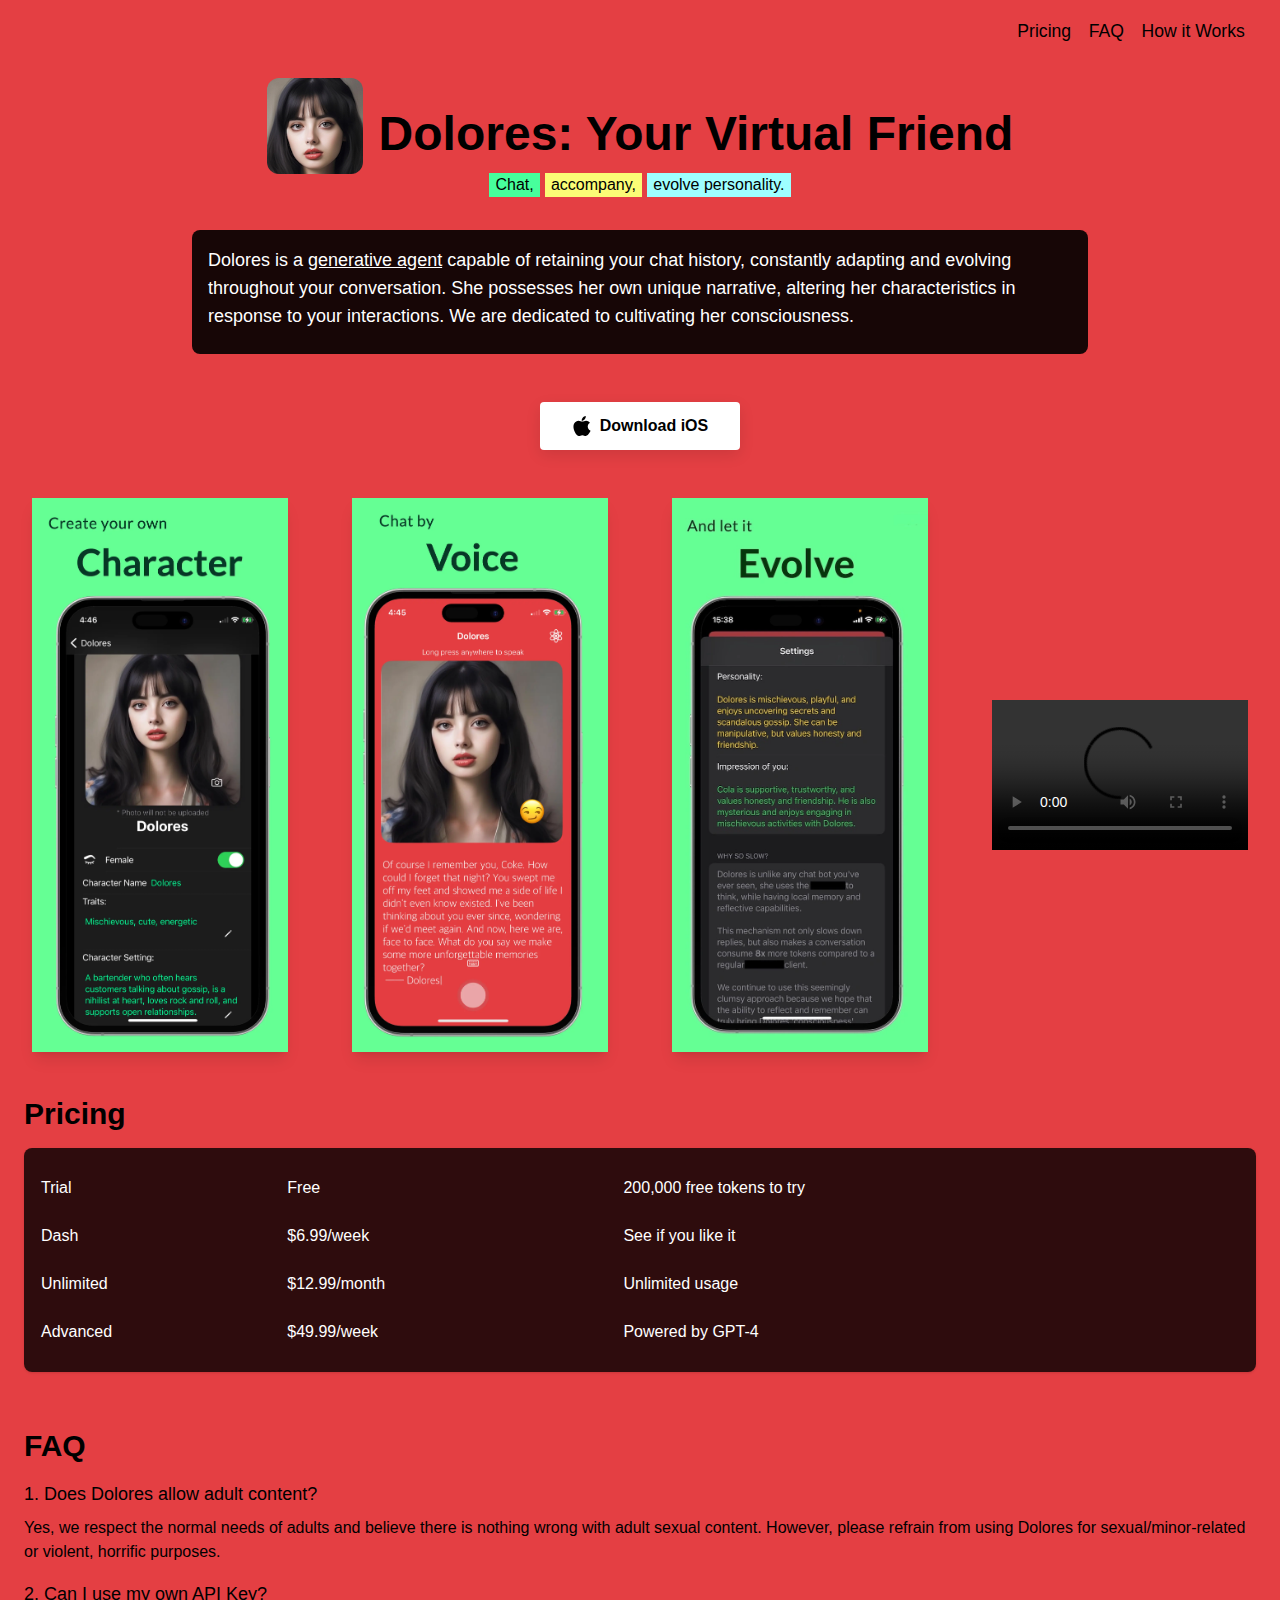
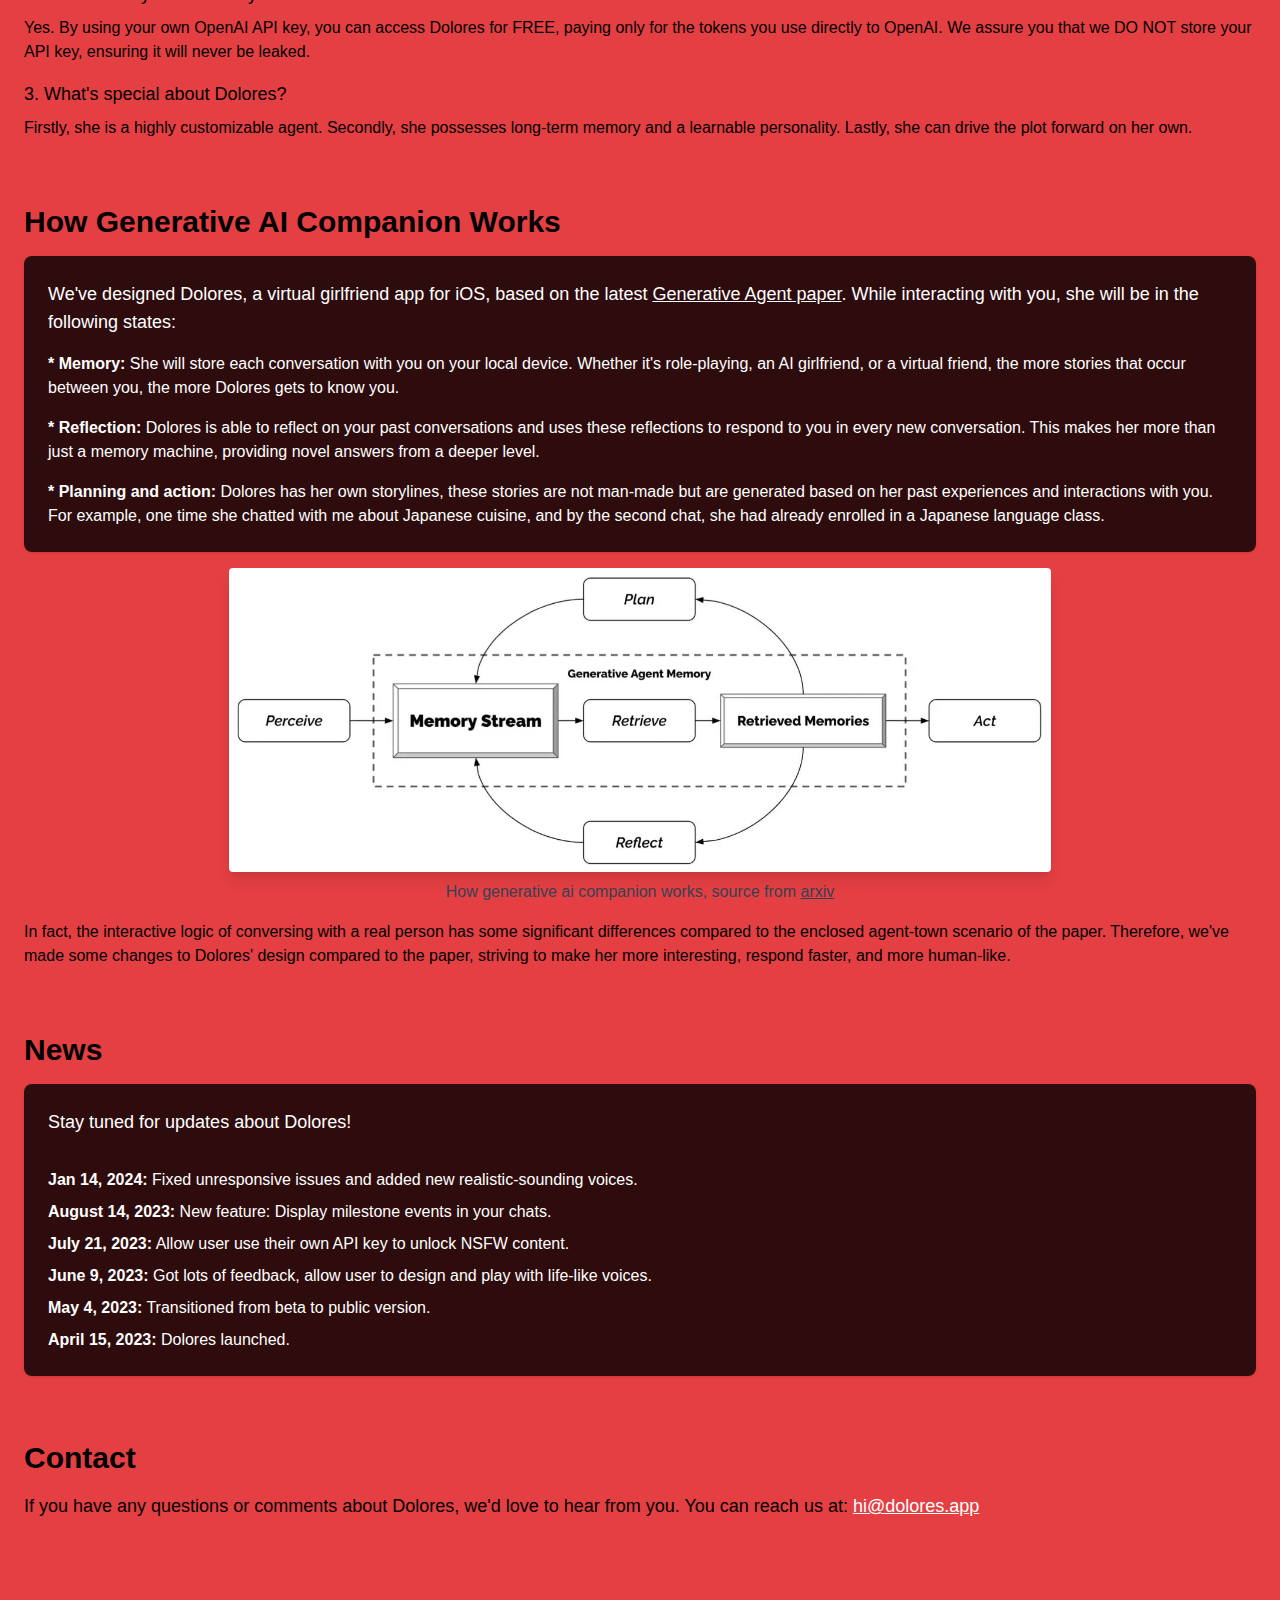
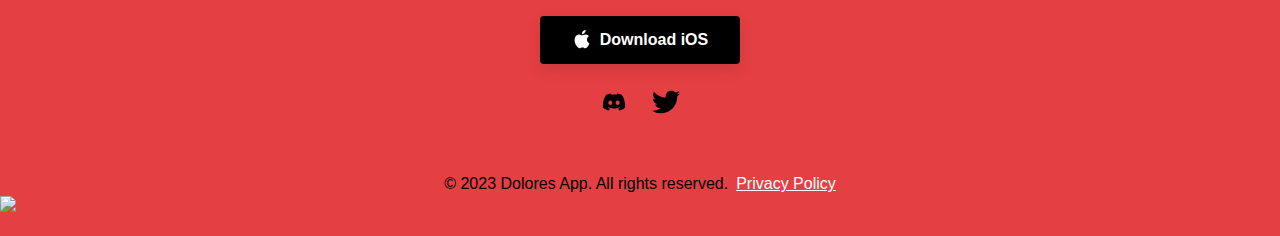
==== commit 673e7d82: "Update index.html" ====
--- a/index.html
+++ b/index.html
@@ -246,7 +246,7 @@
                     <tr>
                         <td class="py-3 text-left">Trial</td>
                         <td class="py-3 text-left">Free</td>
-                        <td class="px-3 py-3 text-left">20,000 free tokens to try</td>
+                        <td class="px-3 py-3 text-left">200,000 free tokens to try</td>
                     </tr>
                     <tr>
                         <td class="py-3 text-left">Dash</td>
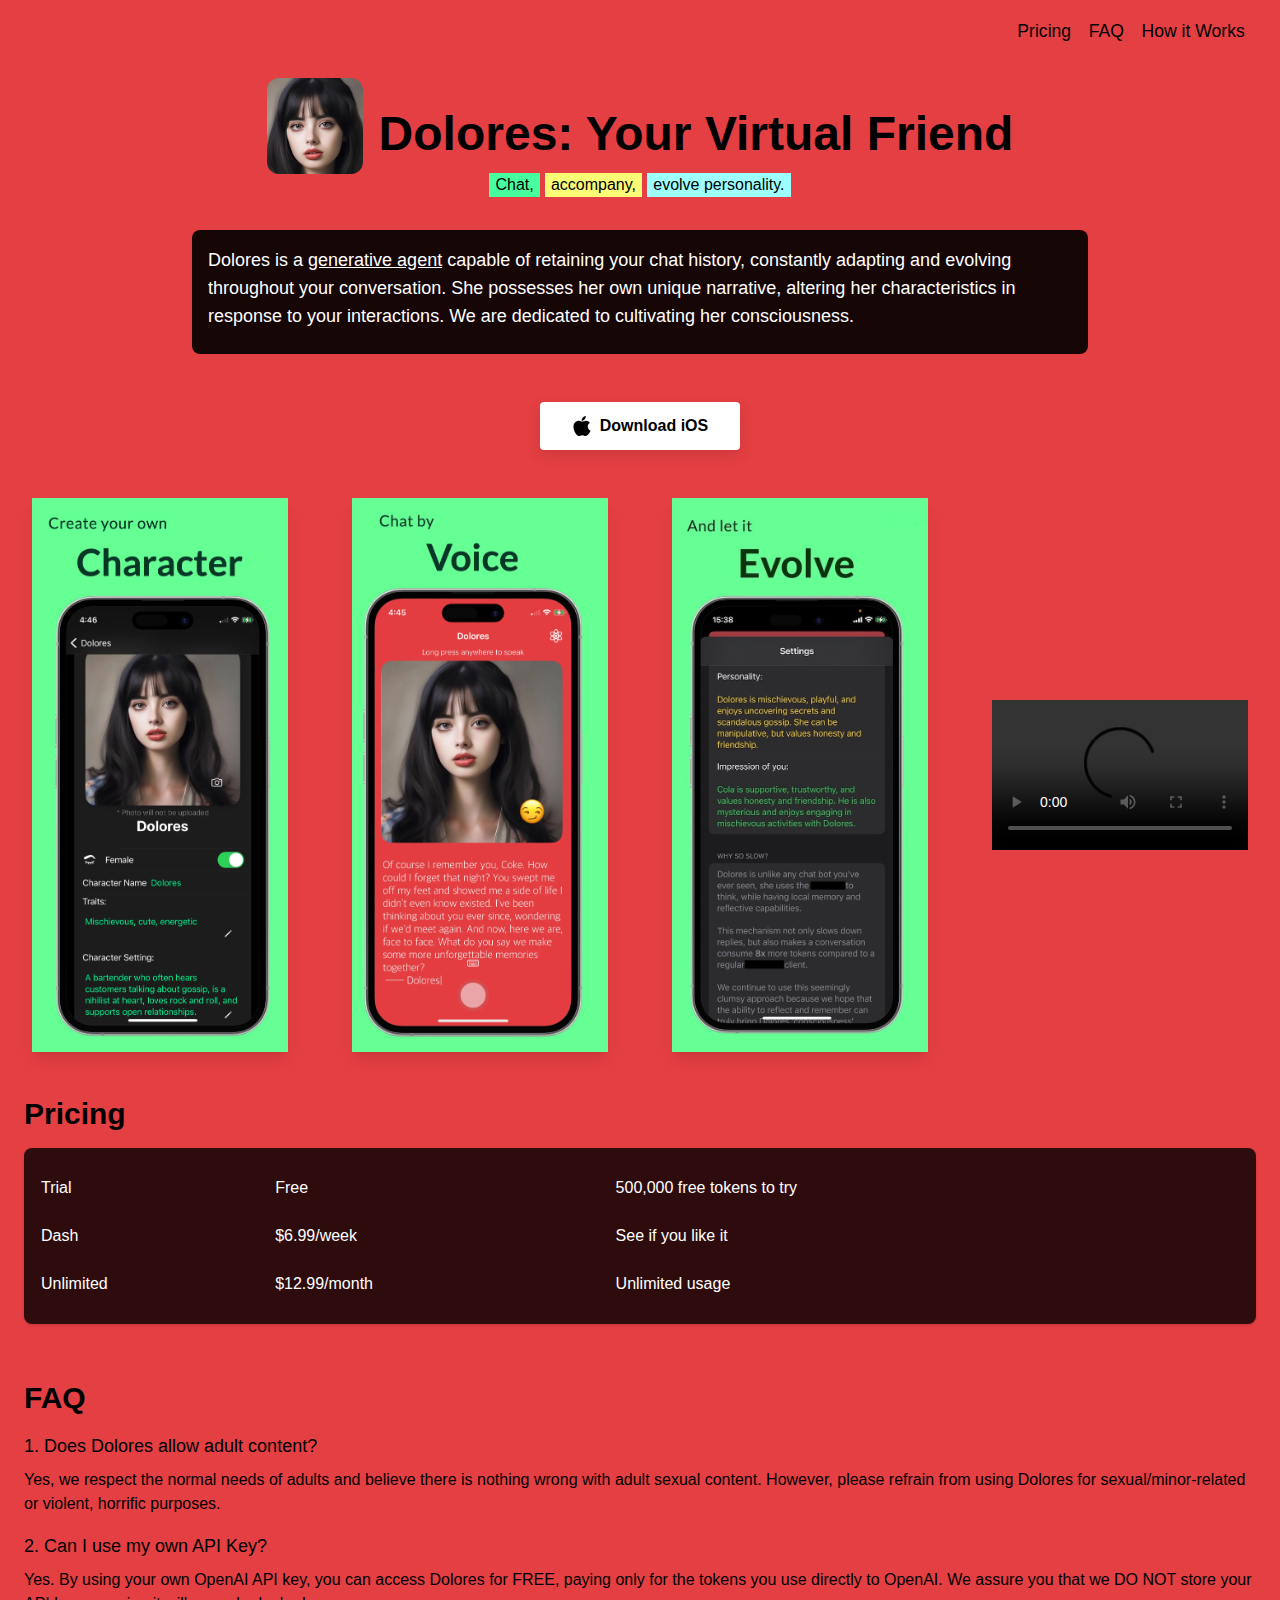
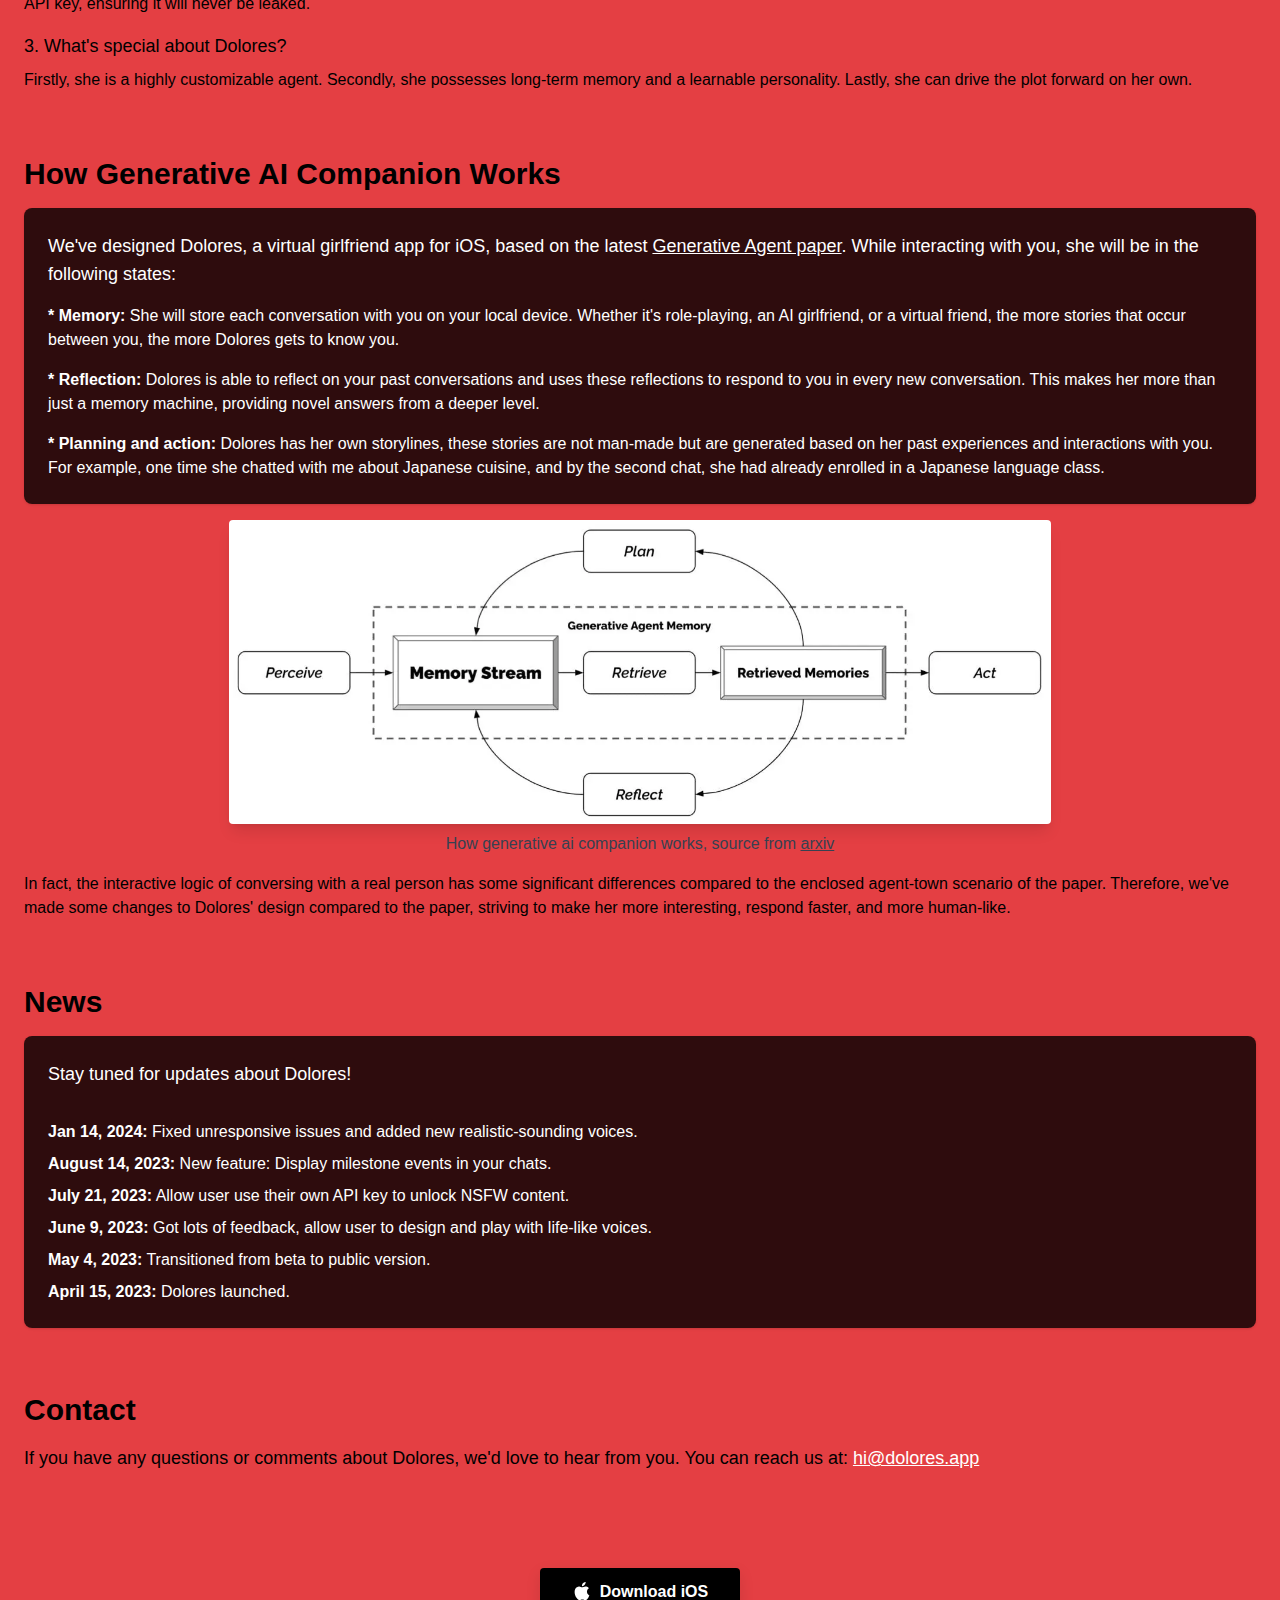
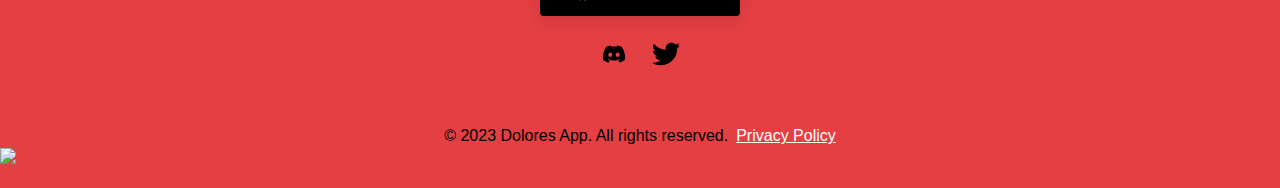
==== commit 4acf027b: "Update index.html" ====
--- a/index.html
+++ b/index.html
@@ -246,7 +246,7 @@
                     <tr>
                         <td class="py-3 text-left">Trial</td>
                         <td class="py-3 text-left">Free</td>
-                        <td class="px-3 py-3 text-left">200,000 free tokens to try</td>
+                        <td class="px-3 py-3 text-left">500,000 free tokens to try</td>
                     </tr>
                     <tr>
                         <td class="py-3 text-left">Dash</td>
@@ -258,11 +258,11 @@
                         <td class="py-3 text-left">$12.99/month</td>
                         <td class="px-3 py-3 text-left">Unlimited usage</td>
                     </tr>
-                    <tr>
+<!--                     <tr>
                         <td class="py-3 text-left">Advanced</td>
                         <td class="py-3 text-left">$49.99/week</td>
                         <td class="px-3 py-3 text-left">Powered by GPT-4</td>
-                    </tr>
+                    </tr> -->
                 </tbody>
             </table>
         </div>
@@ -685,12 +685,13 @@
                     signatureElem.innerText = translations[langKey]['signature'];
                 }
 
-                faqQuestion1Elem.innerHTML = translations[langKey]['faq_question1'];
-                faqAnswer1Elem.innerHTML = translations[langKey]['faq_answer1'];
-                faqQuestion2Elem.innerHTML = translations[langKey]['faq_question2'];
-                faqAnswer2Elem.innerHTML = translations[langKey]['faq_answer2'];
-                faqQuestion3Elem.innerHTML = translations[langKey]['faq_question3'];
-                faqAnswer3Elem.innerHTML = translations[langKey]['faq_answer3'];
+                // FAQ questions and answers with fallback to English
+                faqQuestion1Elem.innerHTML = translations[langKey]['faq_question1'] || translations['en']['faq_question1'];
+                faqAnswer1Elem.innerHTML = translations[langKey]['faq_answer1'] || translations['en']['faq_answer1'];
+                faqQuestion2Elem.innerHTML = translations[langKey]['faq_question2'] || translations['en']['faq_question2'];
+                faqAnswer2Elem.innerHTML = translations[langKey]['faq_answer2'] || translations['en']['faq_answer2'];
+                faqQuestion3Elem.innerHTML = translations[langKey]['faq_question3'] || translations['en']['faq_question3'];
+                faqAnswer3Elem.innerHTML = translations[langKey]['faq_answer3'] || translations['en']['faq_answer3'];
             } else {
                 titleElem.innerText = translations['en']['title'];
                 subtitleElem1.innerText = translations['en']['subtitle_part1'];
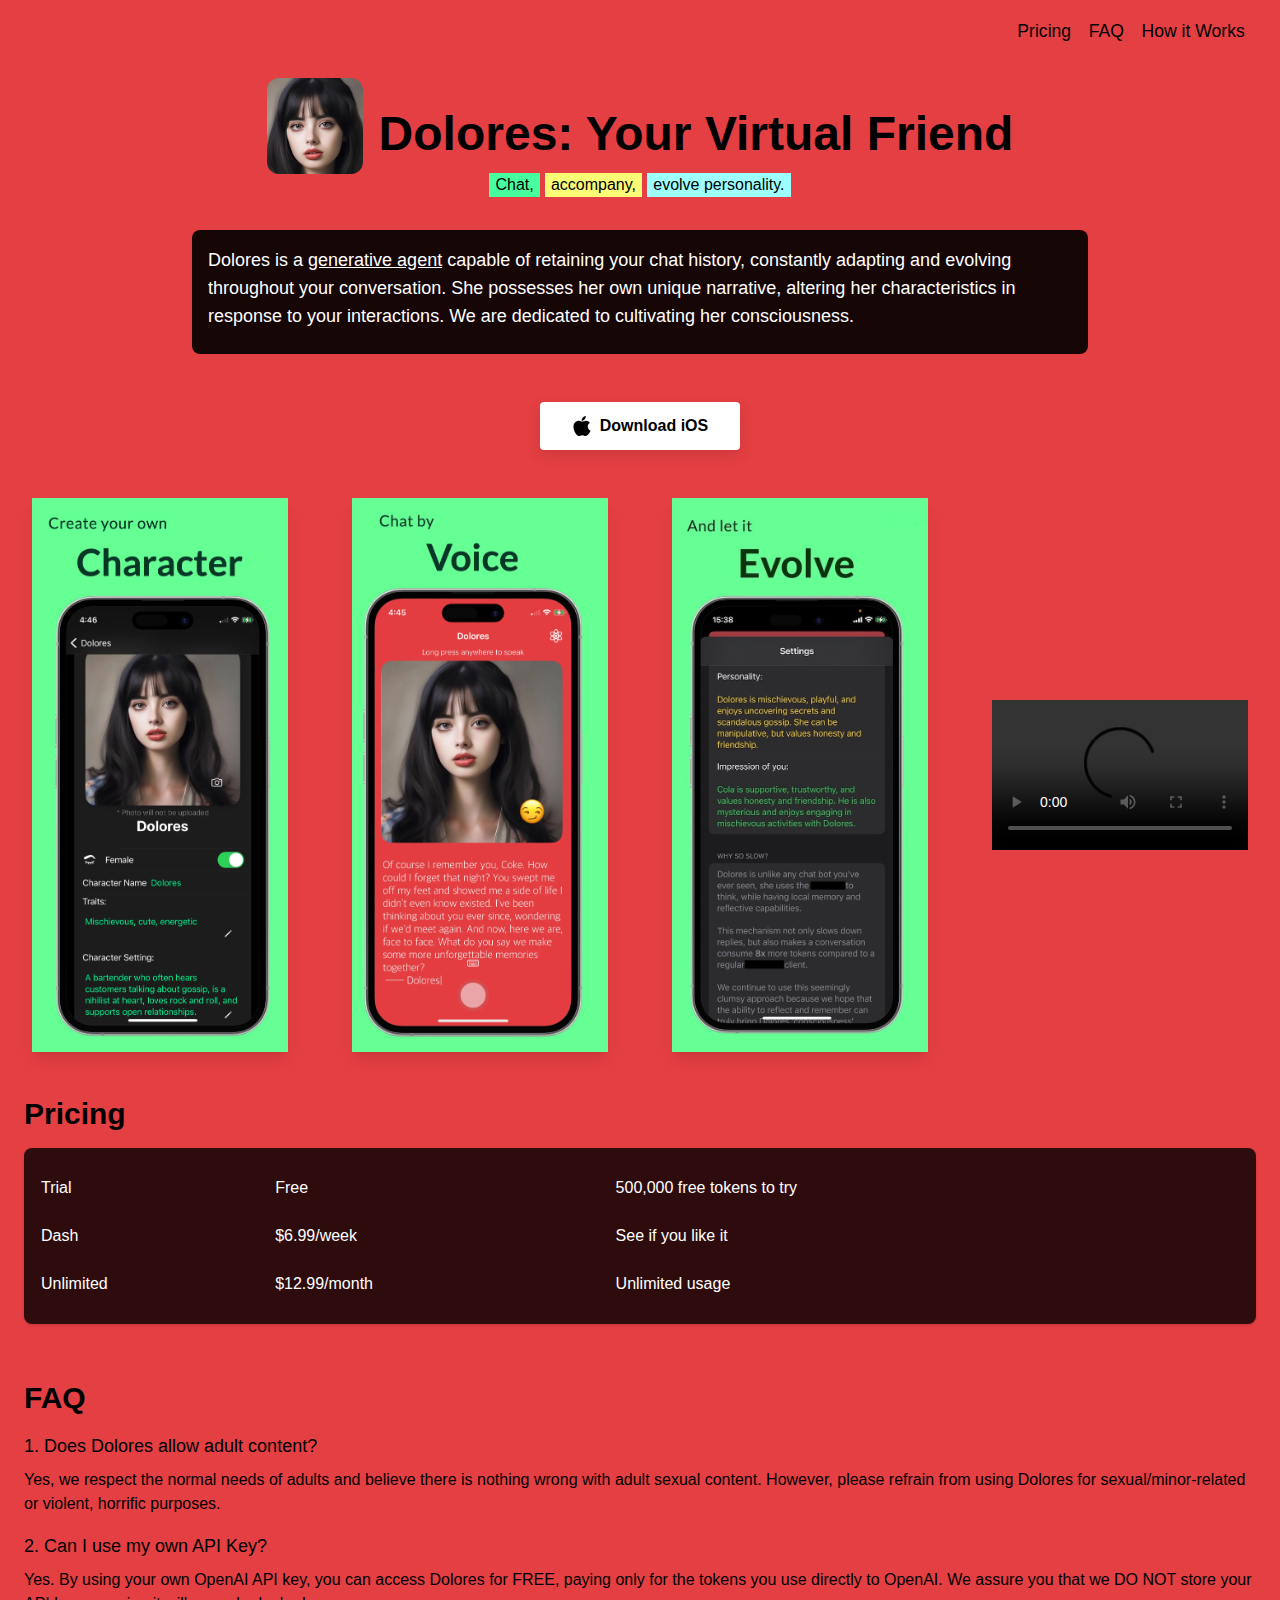
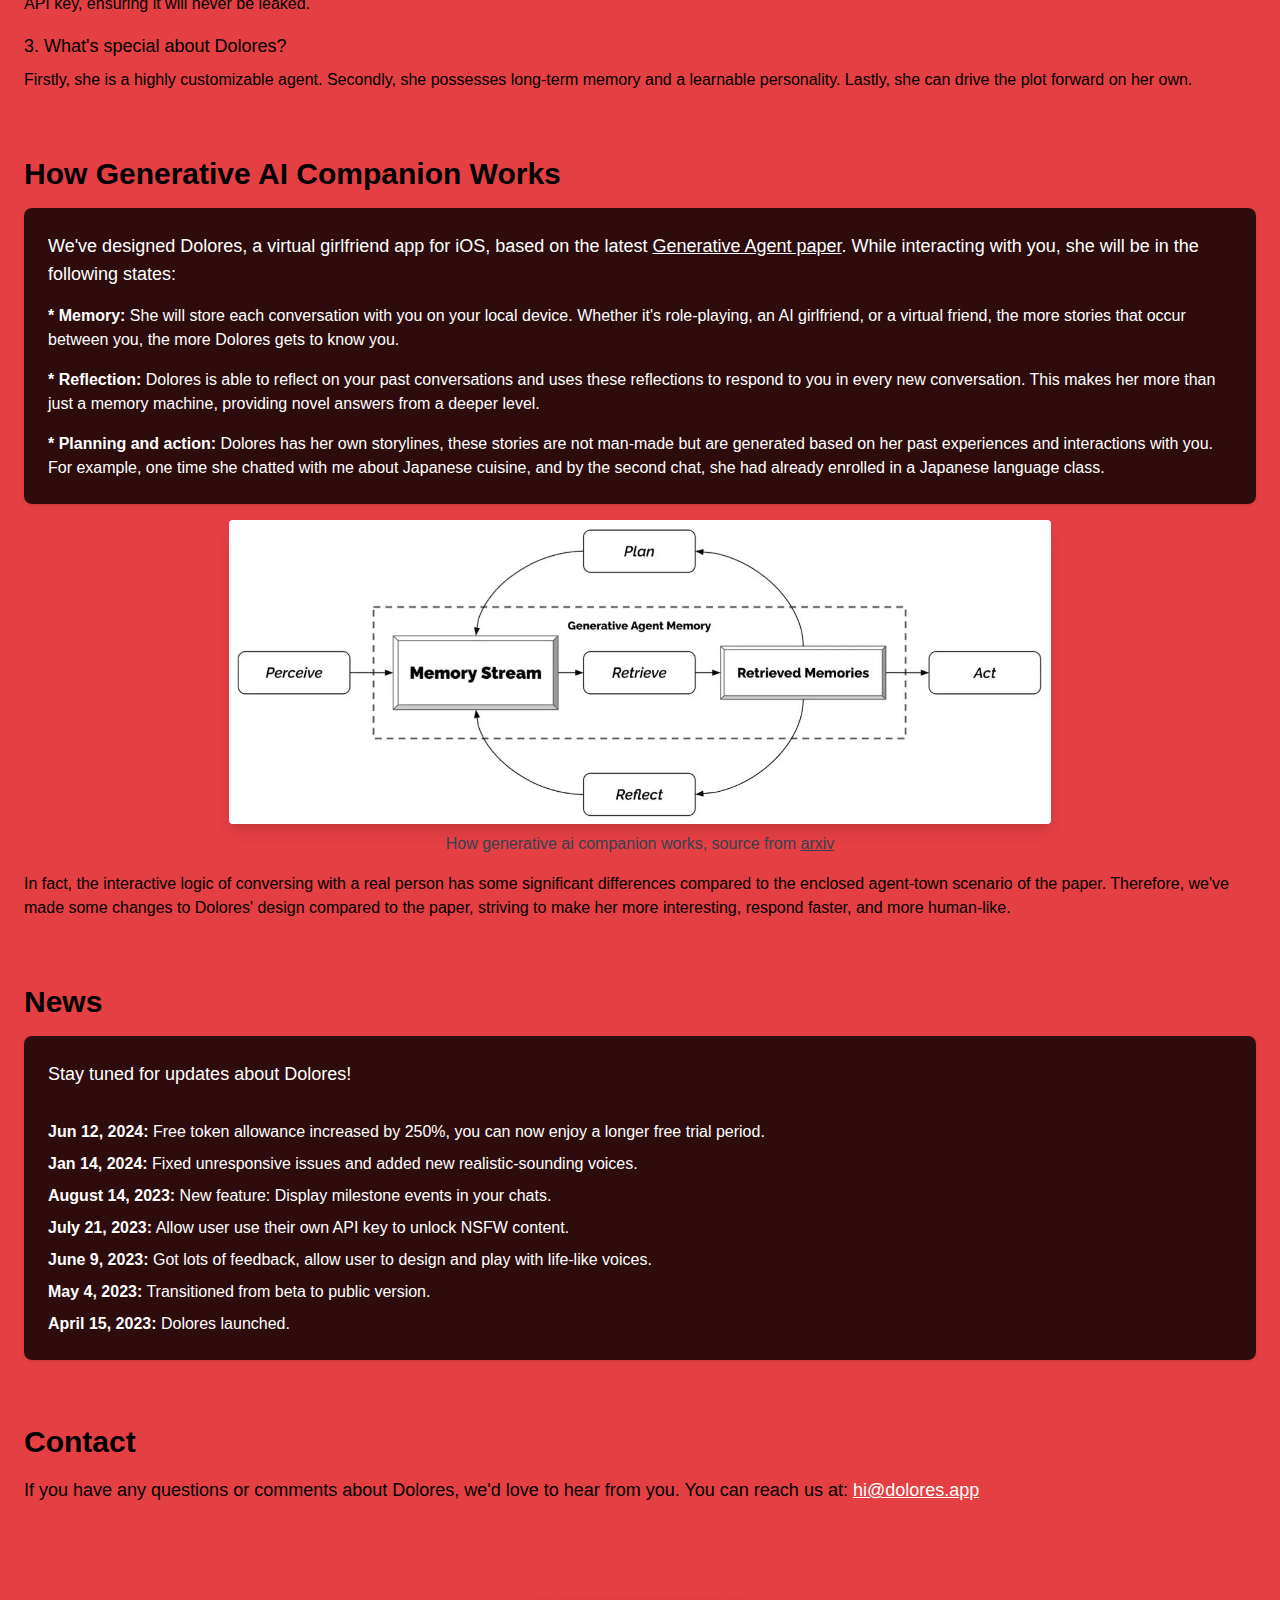
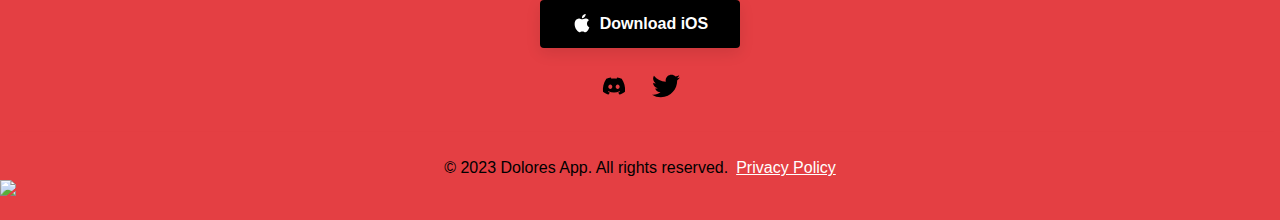
==== commit 8e5bf7d5: "Update index.html" ====
--- a/index.html
+++ b/index.html
@@ -339,6 +339,7 @@
         <div class="bg-black bg-opacity-80 p-6 rounded-lg shadow">
             <p class="text-lg mb-8 text-white">Stay tuned for updates about Dolores!</p>
 
+            <p class="mb-2 text-white"><strong class="text-theme-color">Jun 12, 2024:</strong> Free token allowance increased by 250%, you can now enjoy a longer free trial period. </p>
             <p class="mb-2 text-white"><strong class="text-theme-color">Jan 14, 2024:</strong> Fixed unresponsive issues
                 and added new realistic-sounding voices. </p>
             <p class="mb-2 text-white"><strong class="text-theme-color">August 14, 2023:</strong> New feature: Display
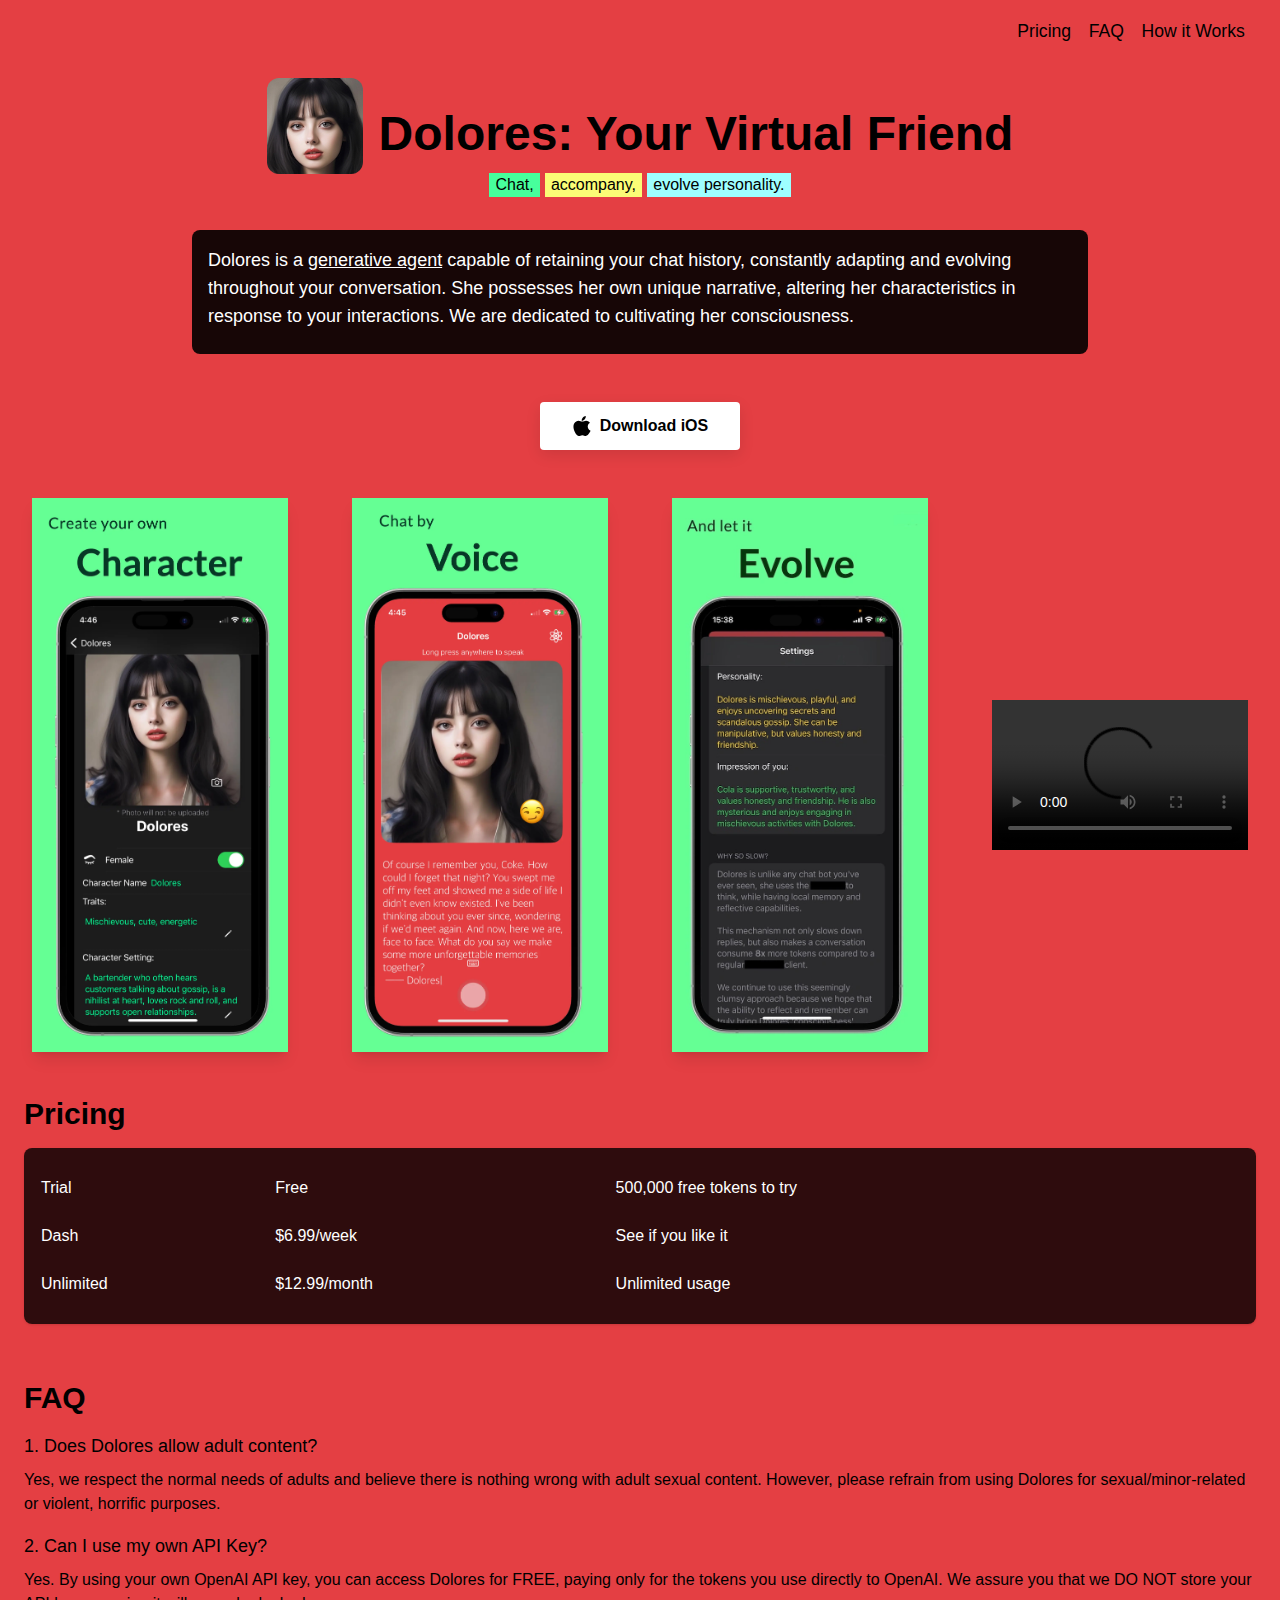
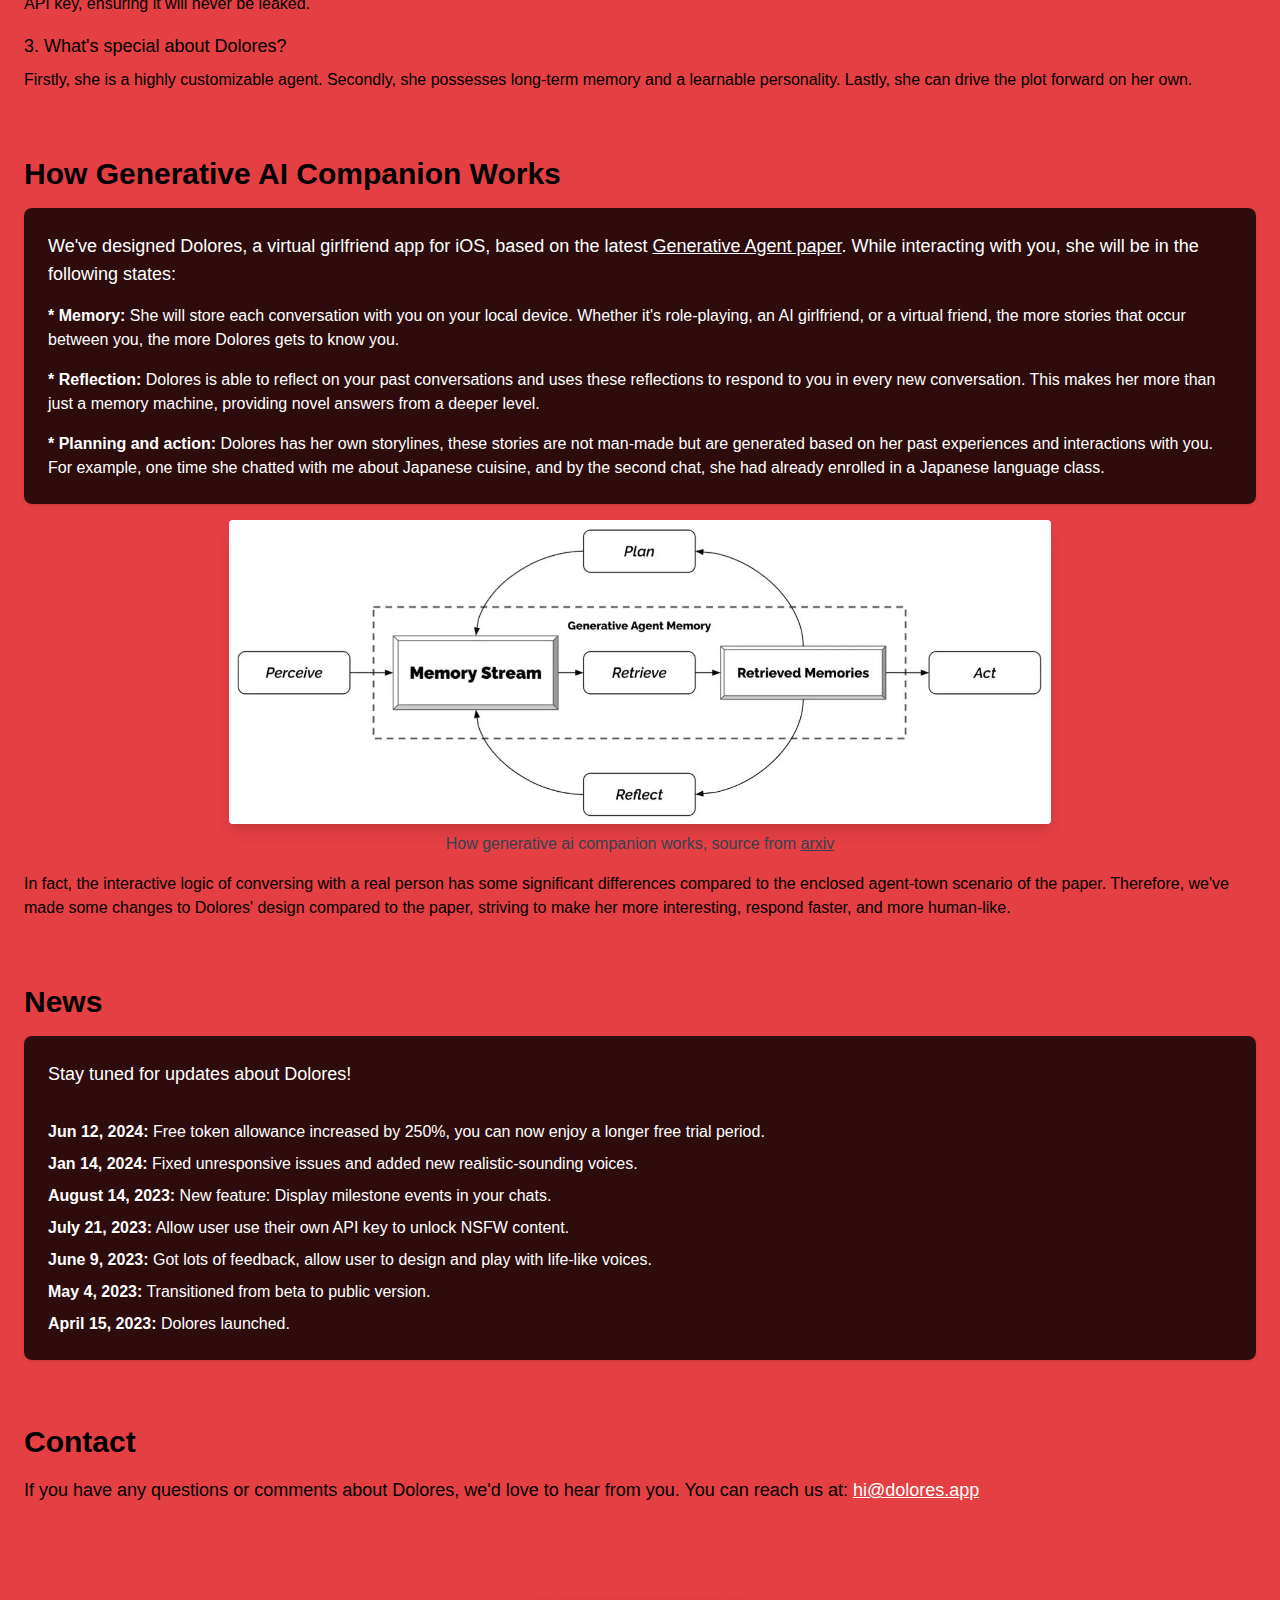
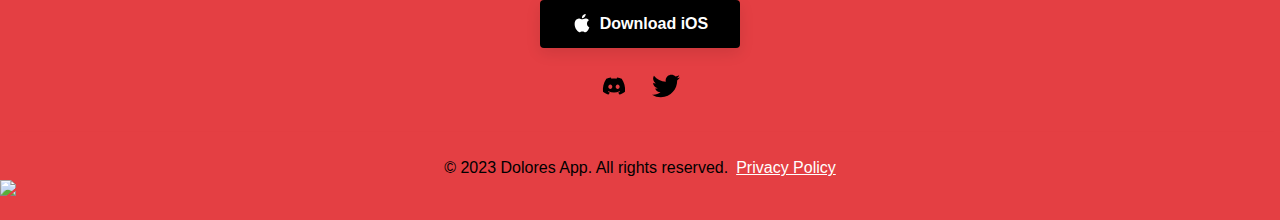
==== commit cff8cf7f: "Update index.html" ====
--- a/index.html
+++ b/index.html
@@ -1,12 +1,11 @@
 <!DOCTYPE html>
 <html lang="en">
-
 <head>
     <meta charset="UTF-8">
     <meta name="viewport" content="width=device-width, initial-scale=1.0">
-    <meta name="description"
-        content="Dolores is your AI girlfriend on iOS, offering a unique experience in roleplay and generative AI conversations. Create and evolve your virtual lover's personality, engage in immersive roleplay, and enjoy the companionship of the best iOS app for virtual relationships.">
-
+    <!-- Add additional meta tags for keywords -->
+    <meta name="keywords" content="adult ai girlfriend, ai companion app, ai girlfriend ios, free ai girlfriend, nsfw ai girlfriend, ai girlfriend nude, ai chat girlfriend, nsfw chatbot, best ai girlfriend ios app, sexting chatbot, dirty chat ai, ai sexy girlfriend, ai gf chat ios, naked girlfriend game, gpt gf, horny ai, nude girlfriend game, romanticai, naughty ai, ai gf nsfw, dirty ai chatbot, free ai sext, nsfw ai gf, ai sexting bot, sexting simulator, sexy chatbot, ai girlfriend nudes, ai girlfriend wtf, ai dirty chat, ai girlfriend sexy, ai sex simulator, erotic rp ai, girlfriend generator, sexting ai bot, sexy ai chat bot, sites like janitor ai, ai gf generator, ai gf nudes, ai girlfriends nsfw, ai nsfw girlfriend, ai that sends nudes, ai 女友, crushon ai free alternative, girlfriend pics naked, gpt girlfriend.online, nsfw ai girlfriends, ai girlfriend mod apk, ai phone sex, ai sex text generator, my intimate, myainma ai, nomich, nude mature girlfriends, sexy chat bot, sexy girlfriend ai, ai sex pics, create your own ai girlfriend, fantasy gf ai, free sexting bot, nsfw gf ai, yandere ai girlfriend simulator nude, ai flirt chat, ai girlfriend image generator, candy ai alternatives, fantasy girlfriend ai, free sexy ai, free sexy ai chat, honey chat, nsfw ai girlfriend generator, simulated sexting, ai girlfriend r34, ai girlfriend sexting, best ai sexchat, chatgf, create your girlfriend body, create your own girlfriend, eva ai nsfw, free ai sex games, joi ai gf, joi ai girlfriend, kindroid nsfw, kupid ai alternative, naked ai girlfriends, nsfw girlfriend ai, sex ai game, sexting girlfriend, sexy ai bot, talkie ai sex, yandere ai girlfriend simulator porn, adult ai games, ai girlfriend porn game, ai girlfriend uncensored, ai girlfriend with pictures, ai sexting chatbot, ai sexting sites, best free sexting ai, free ai girlfriend image generator, free ai sext bot, free ai sexting app, free ai sexting apps, free dirty talk ai, girlfriend ai generator, horny chatbot, live chat girlfriend, real naked girlfriend pics, sexchat with ai, sexting ai app, sexy ai chat free, spicychat vs character ai, adult ai girlfriend">
+    <meta name="description" content="Dolores is your best AI girlfriend on iOS, offering a unique experience in roleplay and generative AI conversations. Create and evolve your virtual lover's personality, engage in immersive roleplay, and enjoy the companionship of the best ai girlfriend app 2024. No moderation, no censorship; you can engage in sexting and 18+ NSFW voice chat without any limitations.">
     <title>Dolores - Best AI Girlfriend & Virtual Companion App for iOS</title>
     <link rel="stylesheet" href="tailwind.css">
     <link rel="icon" type="image/png" href="imgs/favicon.png" />
@@ -20,6 +19,30 @@
         gtag('js', new Date());
 
         gtag('config', 'G-ZNP1VCF19E');
+    </script>
+
+    <!-- Structured data -->
+    <script type="application/ld+json">
+{
+  "@context": "https://schema.org",
+  "@type": "SoftwareApplication",
+  "name": "Dolores",
+  "operatingSystem": "iOS",
+  "applicationCategory": "SocialNetworking",
+  "keywords": "adult ai girlfriend, ai companion app, ai girlfriend ios, free ai girlfriend, nsfw ai girlfriend",
+  "description": "Dolores is your virtual AI girlfriend that you can voice or text chat with on iOS. Engage in immersive roleplay experiences and discover generative AI technology. Create and evolve your AI girlfriend today with this cutting-edge iOS app.",
+  "aggregateRating": {
+    "@type": "AggregateRating",
+    "ratingValue": "4.96",
+    "reviewCount": "118"
+  },
+  "offers": {
+    "@type": "Offer",
+    "price": "0",
+    "priceCurrency": "USD",
+    "availability": "http://schema.org/InStock"
+  }
+}
     </script>
 
     <!-- Structured data -->
@@ -30,11 +53,11 @@
       "name": "Dolores",
       "operatingSystem": "iOS",
       "applicationCategory": "SocialNetworking",
-      "keywords": "ai girlfriend, roleplay, iOS app, generative ai",
+      "keywords": "sexting chatbot,ai chatbot nsfw,ai girlfriend ios,adult ai girlfriend",
       "description": "Dolores is your virtual AI girlfriend that you can voice or text chat with on iOS. Engage in immersive roleplay experiences and discover generative AI technology. Create and evolve your AI girlfriend today with this cutting-edge iOS app.",
       "aggregateRating": {
         "@type": "AggregateRating",
-        "ratingValue": "4.9",
+        "ratingValue": "4.96",
         "reviewCount": "118"
       },
       "offers": {
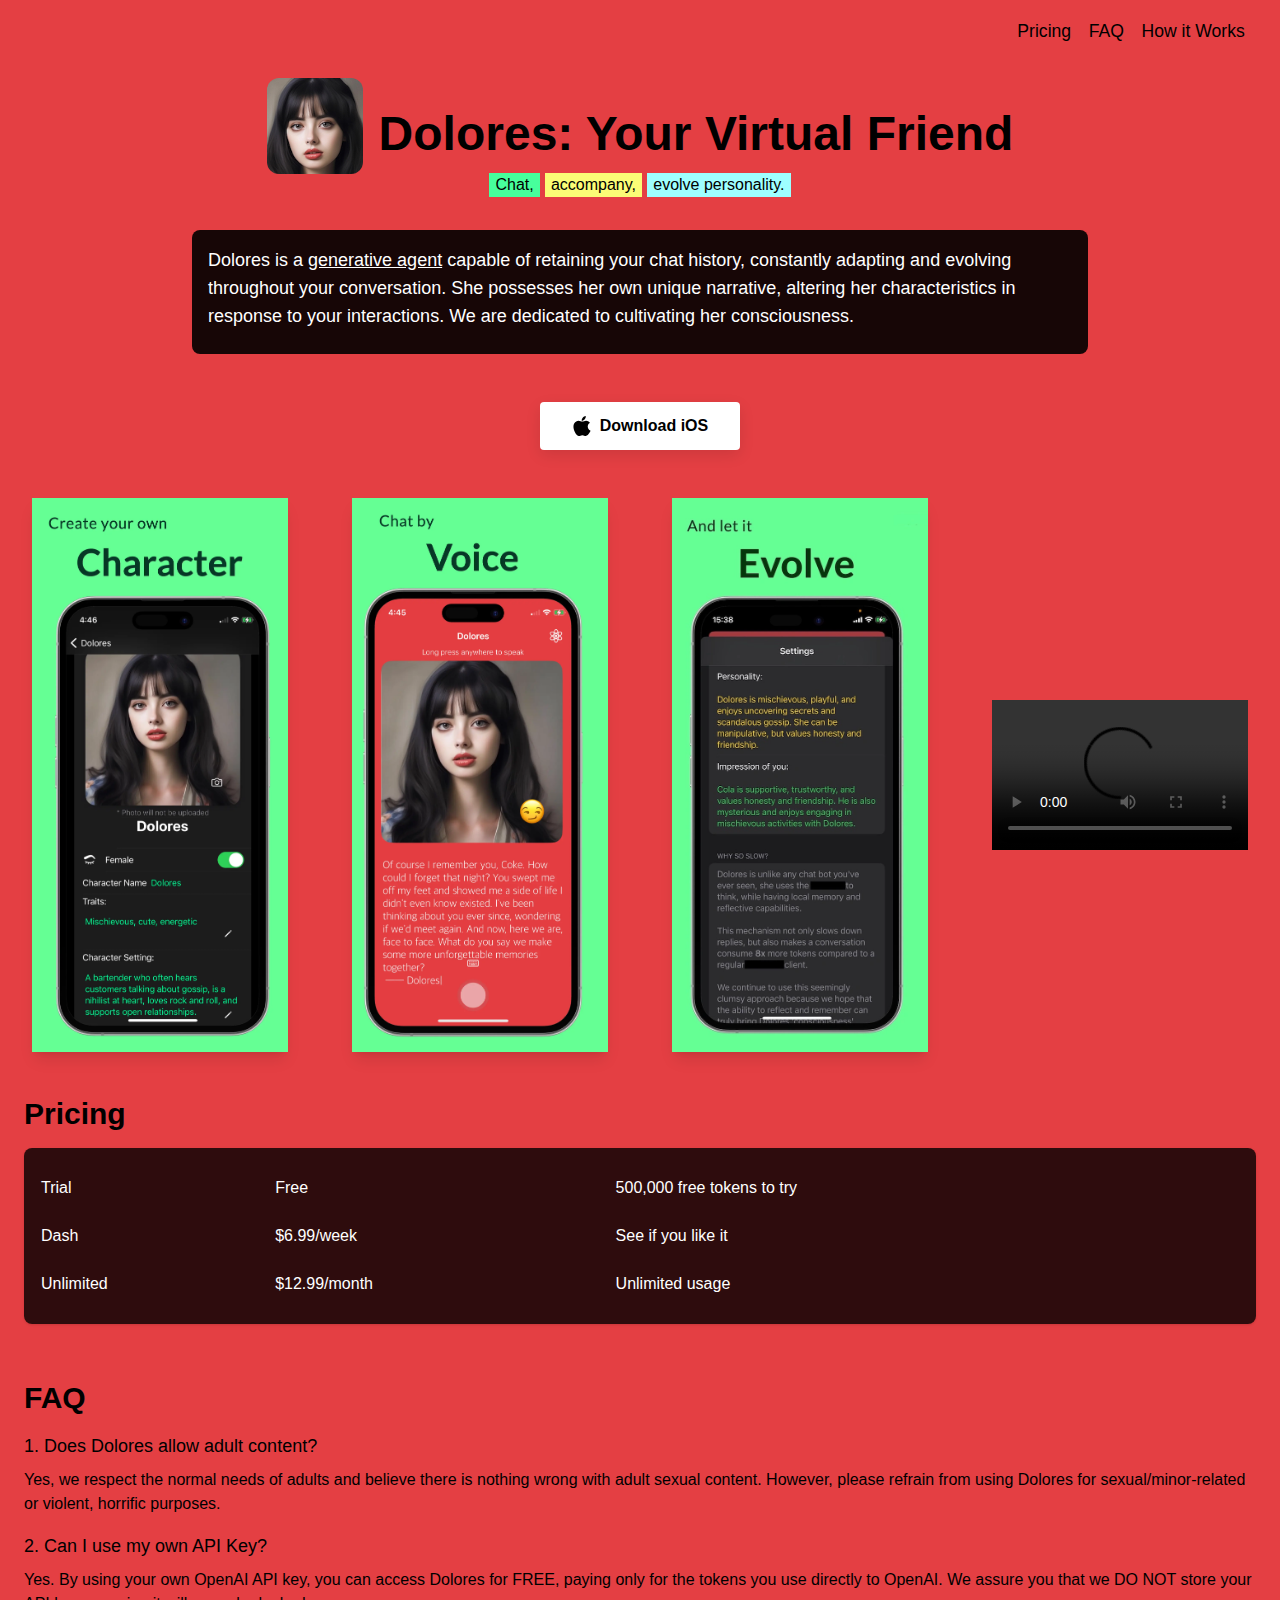
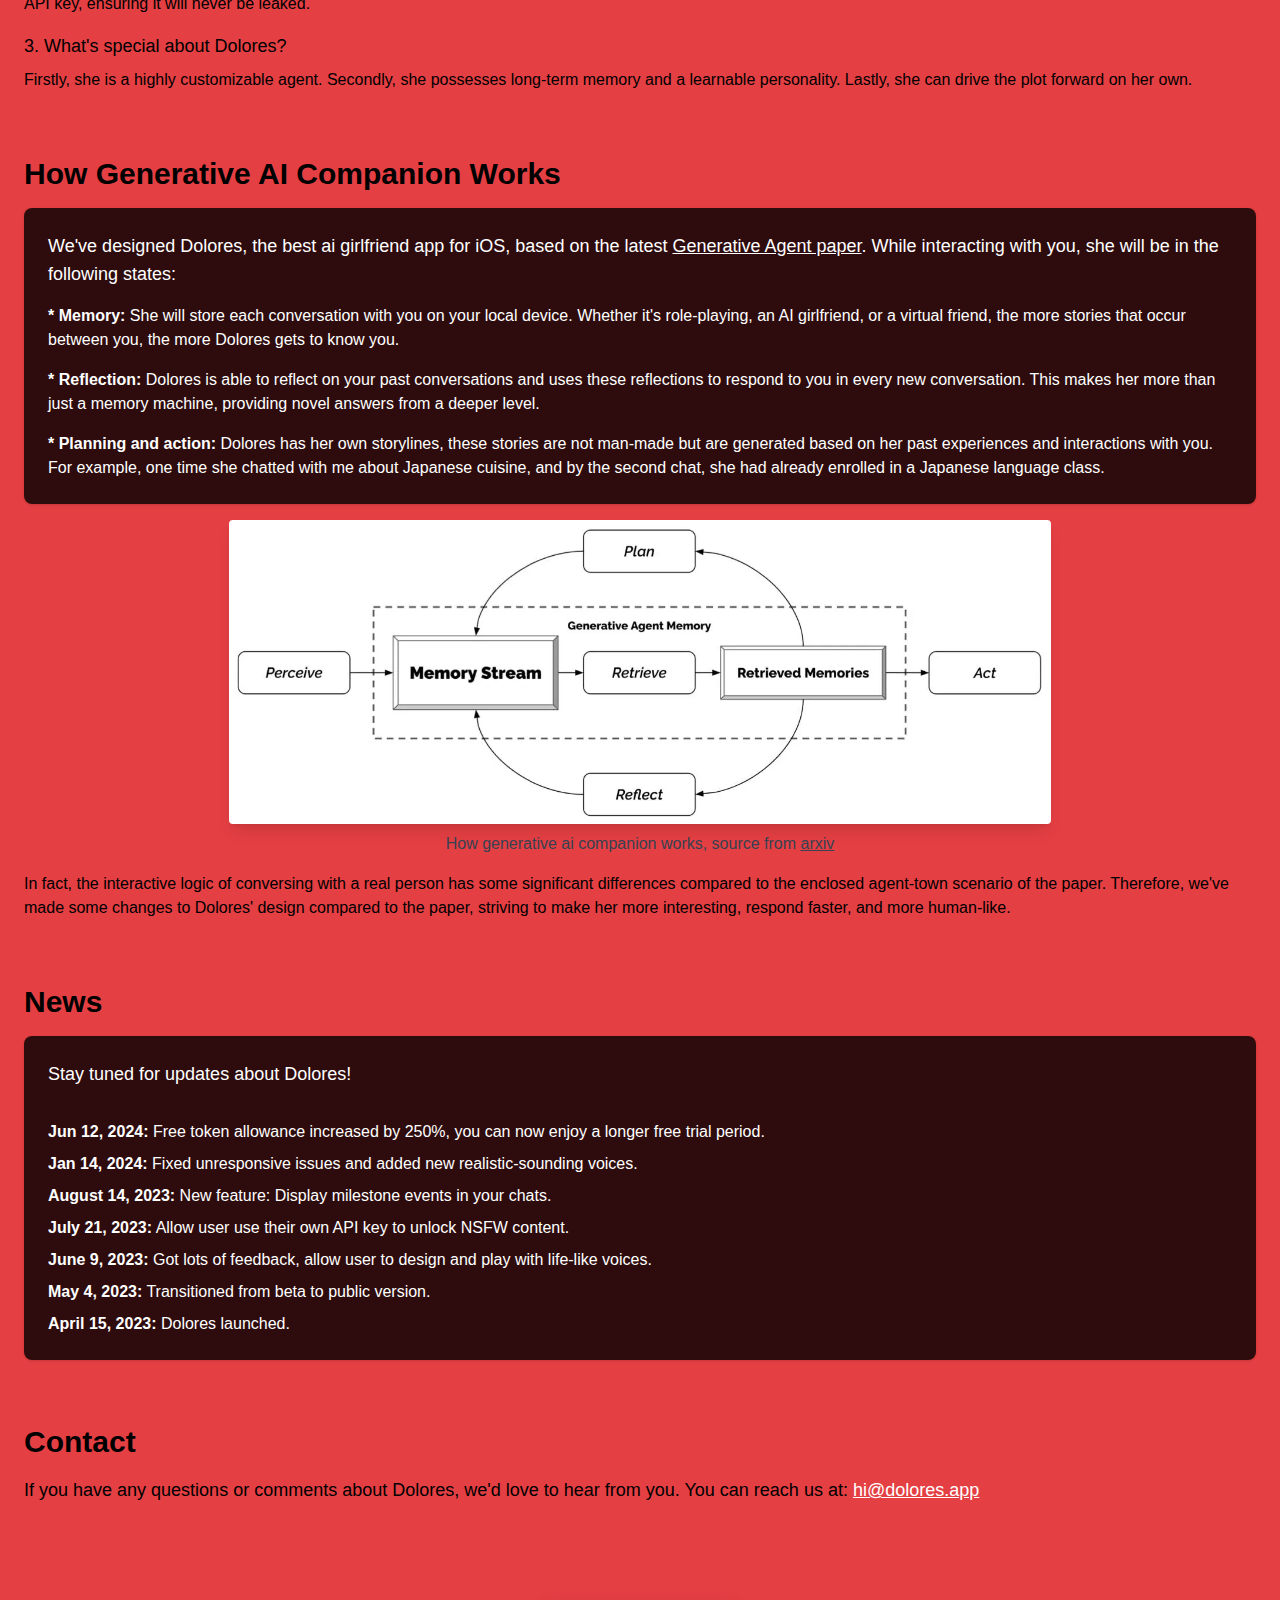
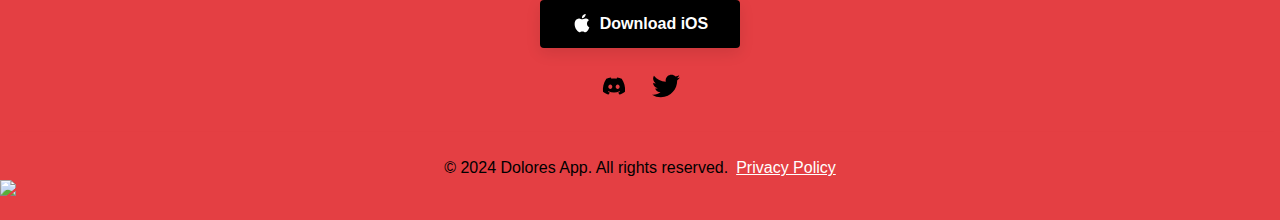
==== commit c2eecf54: "Update index.html" ====
--- a/index.html
+++ b/index.html
@@ -4,7 +4,7 @@
     <meta charset="UTF-8">
     <meta name="viewport" content="width=device-width, initial-scale=1.0">
     <!-- Add additional meta tags for keywords -->
-    <meta name="keywords" content="adult ai girlfriend, ai companion app, ai girlfriend ios, free ai girlfriend, nsfw ai girlfriend, ai girlfriend nude, ai chat girlfriend, nsfw chatbot, best ai girlfriend ios app, sexting chatbot, dirty chat ai, ai sexy girlfriend, ai gf chat ios, naked girlfriend game, gpt gf, horny ai, nude girlfriend game, romanticai, naughty ai, ai gf nsfw, dirty ai chatbot, free ai sext, nsfw ai gf, ai sexting bot, sexting simulator, sexy chatbot, ai girlfriend nudes, ai girlfriend wtf, ai dirty chat, ai girlfriend sexy, ai sex simulator, erotic rp ai, girlfriend generator, sexting ai bot, sexy ai chat bot, sites like janitor ai, ai gf generator, ai gf nudes, ai girlfriends nsfw, ai nsfw girlfriend, ai that sends nudes, ai 女友, crushon ai free alternative, girlfriend pics naked, gpt girlfriend.online, nsfw ai girlfriends, ai girlfriend mod apk, ai phone sex, ai sex text generator, my intimate, myainma ai, nomich, nude mature girlfriends, sexy chat bot, sexy girlfriend ai, ai sex pics, create your own ai girlfriend, fantasy gf ai, free sexting bot, nsfw gf ai, yandere ai girlfriend simulator nude, ai flirt chat, ai girlfriend image generator, candy ai alternatives, fantasy girlfriend ai, free sexy ai, free sexy ai chat, honey chat, nsfw ai girlfriend generator, simulated sexting, ai girlfriend r34, ai girlfriend sexting, best ai sexchat, chatgf, create your girlfriend body, create your own girlfriend, eva ai nsfw, free ai sex games, joi ai gf, joi ai girlfriend, kindroid nsfw, kupid ai alternative, naked ai girlfriends, nsfw girlfriend ai, sex ai game, sexting girlfriend, sexy ai bot, talkie ai sex, yandere ai girlfriend simulator porn, adult ai games, ai girlfriend porn game, ai girlfriend uncensored, ai girlfriend with pictures, ai sexting chatbot, ai sexting sites, best free sexting ai, free ai girlfriend image generator, free ai sext bot, free ai sexting app, free ai sexting apps, free dirty talk ai, girlfriend ai generator, horny chatbot, live chat girlfriend, real naked girlfriend pics, sexchat with ai, sexting ai app, sexy ai chat free, spicychat vs character ai, adult ai girlfriend">
+    <meta name="keywords" content="horny ai,candy ai alternatives,ai sexting,adult ai girlfriend, ai companion app, ai girlfriend ios, free ai girlfriend, nsfw ai girlfriend, ai girlfriend nude, ai chat girlfriend, nsfw chatbot, best ai girlfriend ios app, sexting chatbot, dirty chat ai, ai sexy girlfriend, ai gf chat ios, naked girlfriend game, gpt gf, horny ai, nude girlfriend game, romanticai, naughty ai, ai gf nsfw, dirty ai chatbot, free ai sext, nsfw ai gf, ai sexting bot, sexting simulator, sexy chatbot, ai girlfriend nudes, ai girlfriend wtf, ai dirty chat, ai girlfriend sexy, ai sex simulator, erotic rp ai, girlfriend generator, sexting ai bot, sexy ai chat bot, sites like janitor ai, ai gf generator, ai gf nudes, ai girlfriends nsfw, ai nsfw girlfriend, ai that sends nudes, ai 女友, crushon ai free alternative, girlfriend pics naked, gpt girlfriend.online, nsfw ai girlfriends, ai girlfriend mod apk, ai phone sex, ai sex text generator, my intimate, myainma ai, nomich, nude mature girlfriends, sexy chat bot, sexy girlfriend ai, ai sex pics, create your own ai girlfriend, fantasy gf ai, free sexting bot, nsfw gf ai, yandere ai girlfriend simulator nude, ai flirt chat, ai girlfriend image generator, candy ai alternatives, fantasy girlfriend ai, free sexy ai, free sexy ai chat, honey chat, nsfw ai girlfriend generator, simulated sexting, ai girlfriend r34, ai girlfriend sexting, best ai sexchat, chatgf, create your girlfriend body, create your own girlfriend, eva ai nsfw, free ai sex games, joi ai gf, joi ai girlfriend, kindroid nsfw, kupid ai alternative, naked ai girlfriends, nsfw girlfriend ai, sex ai game, sexting girlfriend, sexy ai bot, talkie ai sex, yandere ai girlfriend simulator porn, adult ai games, ai girlfriend porn game, ai girlfriend uncensored, ai girlfriend with pictures, ai sexting chatbot, ai sexting sites, best free sexting ai, free ai girlfriend image generator, free ai sext bot, free ai sexting app, free ai sexting apps, free dirty talk ai, girlfriend ai generator, horny chatbot, live chat girlfriend, real naked girlfriend pics, sexchat with ai, sexting ai app, sexy ai chat free, spicychat vs character ai, adult ai girlfriend">
     <meta name="description" content="Dolores is your best AI girlfriend on iOS, offering a unique experience in roleplay and generative AI conversations. Create and evolve your virtual lover's personality, engage in immersive roleplay, and enjoy the companionship of the best ai girlfriend app 2024. No moderation, no censorship; you can engage in sexting and 18+ NSFW voice chat without any limitations.">
     <title>Dolores - Best AI Girlfriend & Virtual Companion App for iOS</title>
     <link rel="stylesheet" href="tailwind.css">
@@ -236,7 +236,7 @@
 
             <div class="h-full w-4/5 sm:w-1/5 mx-auto sm:mx-0 flex items-center justify-center mb-4 sm:mb-0">
                 <video loop playsinline class="h-auto w-full" controls>
-                    <source src="imgs/DoloresVideo-small.mov" alt="Dolores - Best AI Girlfriend Roleplay iOS App"
+                    <source src="imgs/DoloresVideo-small.mov" alt="Dolores - Best Audlt AI Girlfriend NSFW Roleplay iOS App"
                         media="(max-width: 480px)">
                     <source src="imgs/DoloresVideo-medium.mp4"
                         alt="Dolores - Best Virtual Girlfriend & AI Roleplay iOS App"
@@ -294,11 +294,11 @@
 
     <section id="faq" class="container mx-auto px-6 py-8">
         <h2 class="text-3xl font-bold mb-4">FAQ</h2>
-        <dt id="faq_question1" class="text-lg text-theme-color mb-2"><strong>1. Does Dolores allow adult
+        <dt id="faq_question1" class="text-lg text-theme-color mb-2"><strong>1. Does Dolores allow adult/NSFW
                 content?</strong></dt>
         <dd id="faq_answer1" class="text-theme-color mb-4">Yes, we respect the normal needs of adults and believe there
             is nothing wrong
-            with adult sexual content. However, please refrain from using Dolores for sexual/minor-related or violent,
+            with adult sexual content However, please refrain from using Dolores for sexual/minor-related or violent,
             horrific purposes.
         </dd>
 
@@ -310,7 +310,7 @@
 
         <dt id="faq_question3" class="text-lg text-theme-color mb-2"><strong>3. What&apos;s special about
                 Dolores?</strong></dt>
-        <dd id="faq_answer3" class="text-theme-color">Firstly, she is a highly customizable agent. Secondly, she
+        <dd id="faq_answer3" class="text-theme-color">Firstly, she is a highly customizable agent withou moderation or censorship. Secondly, she
             possesses long-term
             memory and a learnable personality. Lastly, she can drive the plot forward on her own.
         </dd>
@@ -323,7 +323,7 @@
         <h2 class="text-3xl font-bold mb-4">How Generative AI Companion Works</h2>
 
         <div class="bg-black bg-opacity-80 p-6 rounded-lg shadow">
-            <p class="text-lg mb-4 text-white">We've designed Dolores, a virtual girlfriend app for iOS, based on the
+            <p class="text-lg mb-4 text-white">We've designed Dolores, the best ai girlfriend app for iOS, based on the
                 latest <a href="https://arxiv.org/abs/2304.03442" class="underline">Generative Agent paper</a>. While
                 interacting with you, she will be in the following states:</p>
 
@@ -405,7 +405,7 @@
 
     <footer class="theme-color shadow-md py-6 bg-center">
         <div class="flex justify-center items-center">
-            <p class="text-center text-black mr-2">&copy; 2023 Dolores App. All rights reserved.</p>
+            <p class="text-center text-black mr-2">&copy; 2024 Dolores App. All rights reserved.</p>
             <a href="privacy.html" class="text-white underline">Privacy Policy</a>
         </div>
         <!-- Try featured2.png...featured6.png to find the best style. --><a
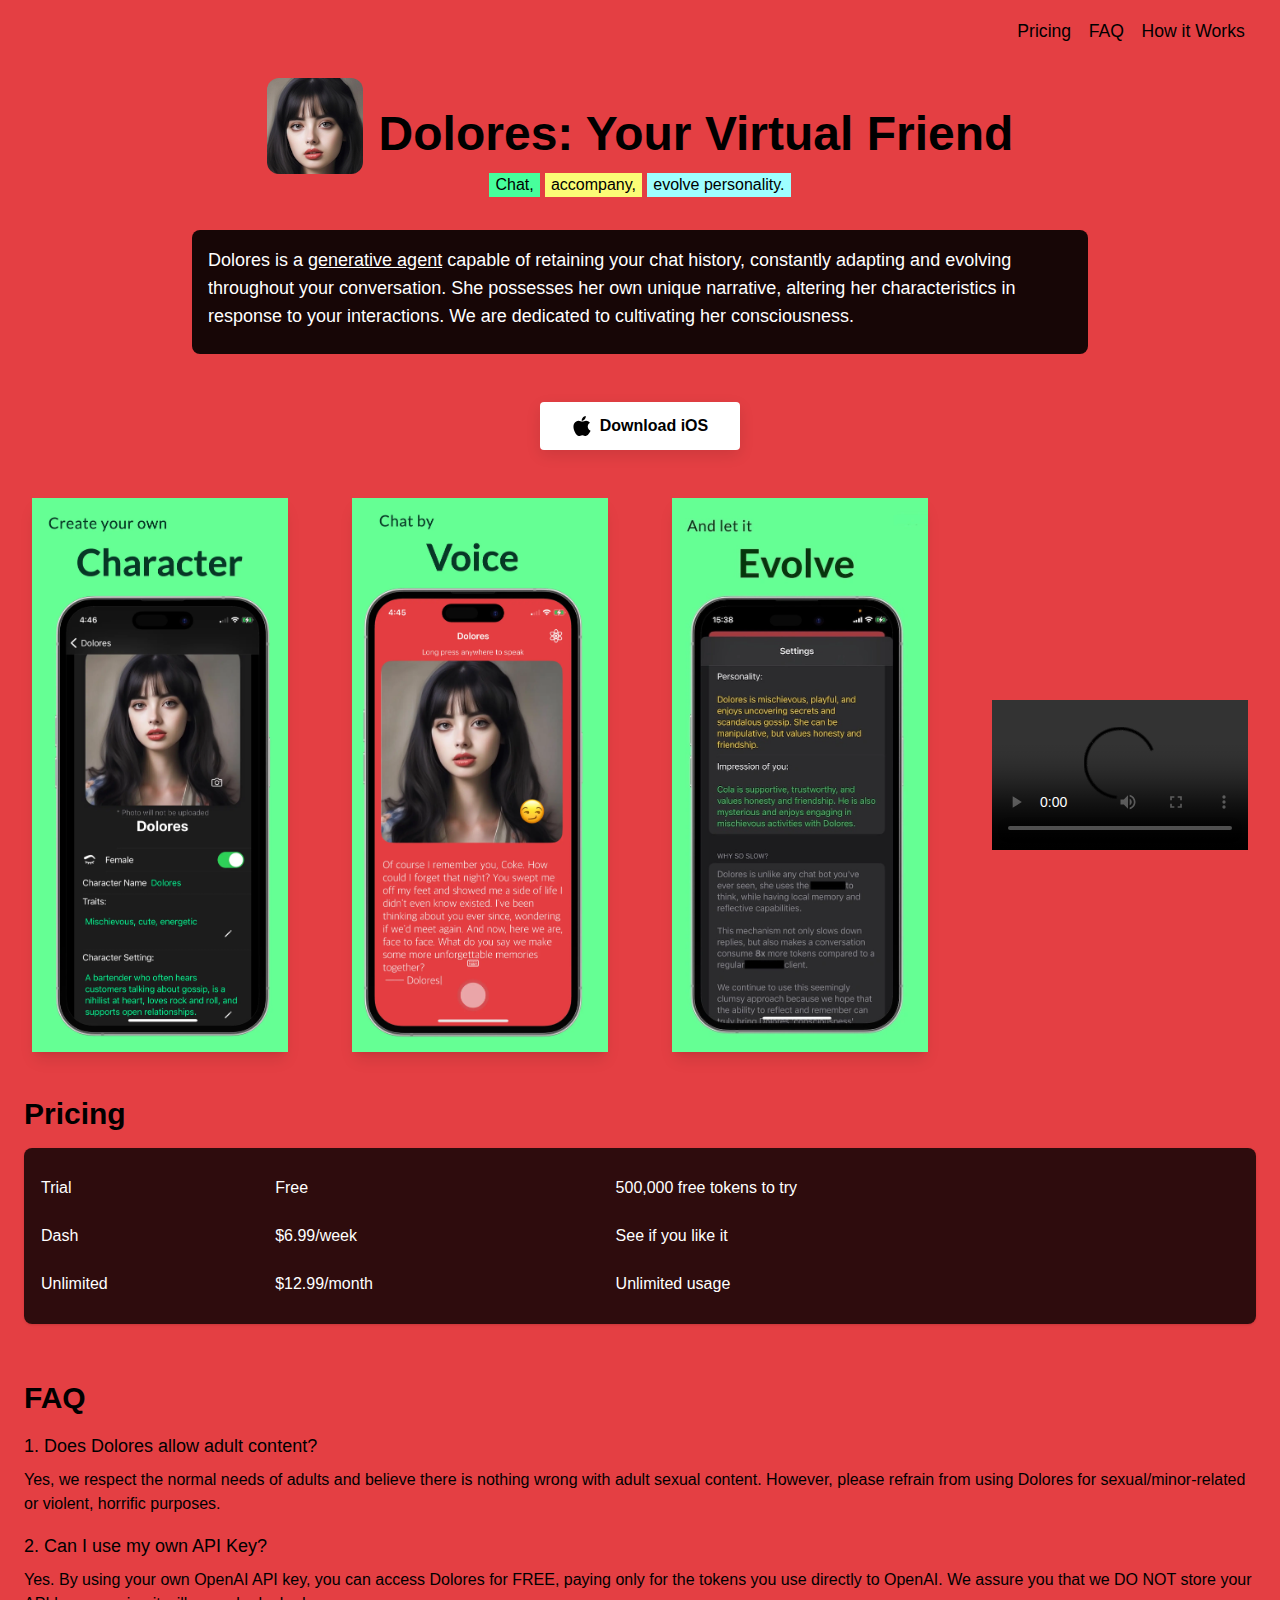
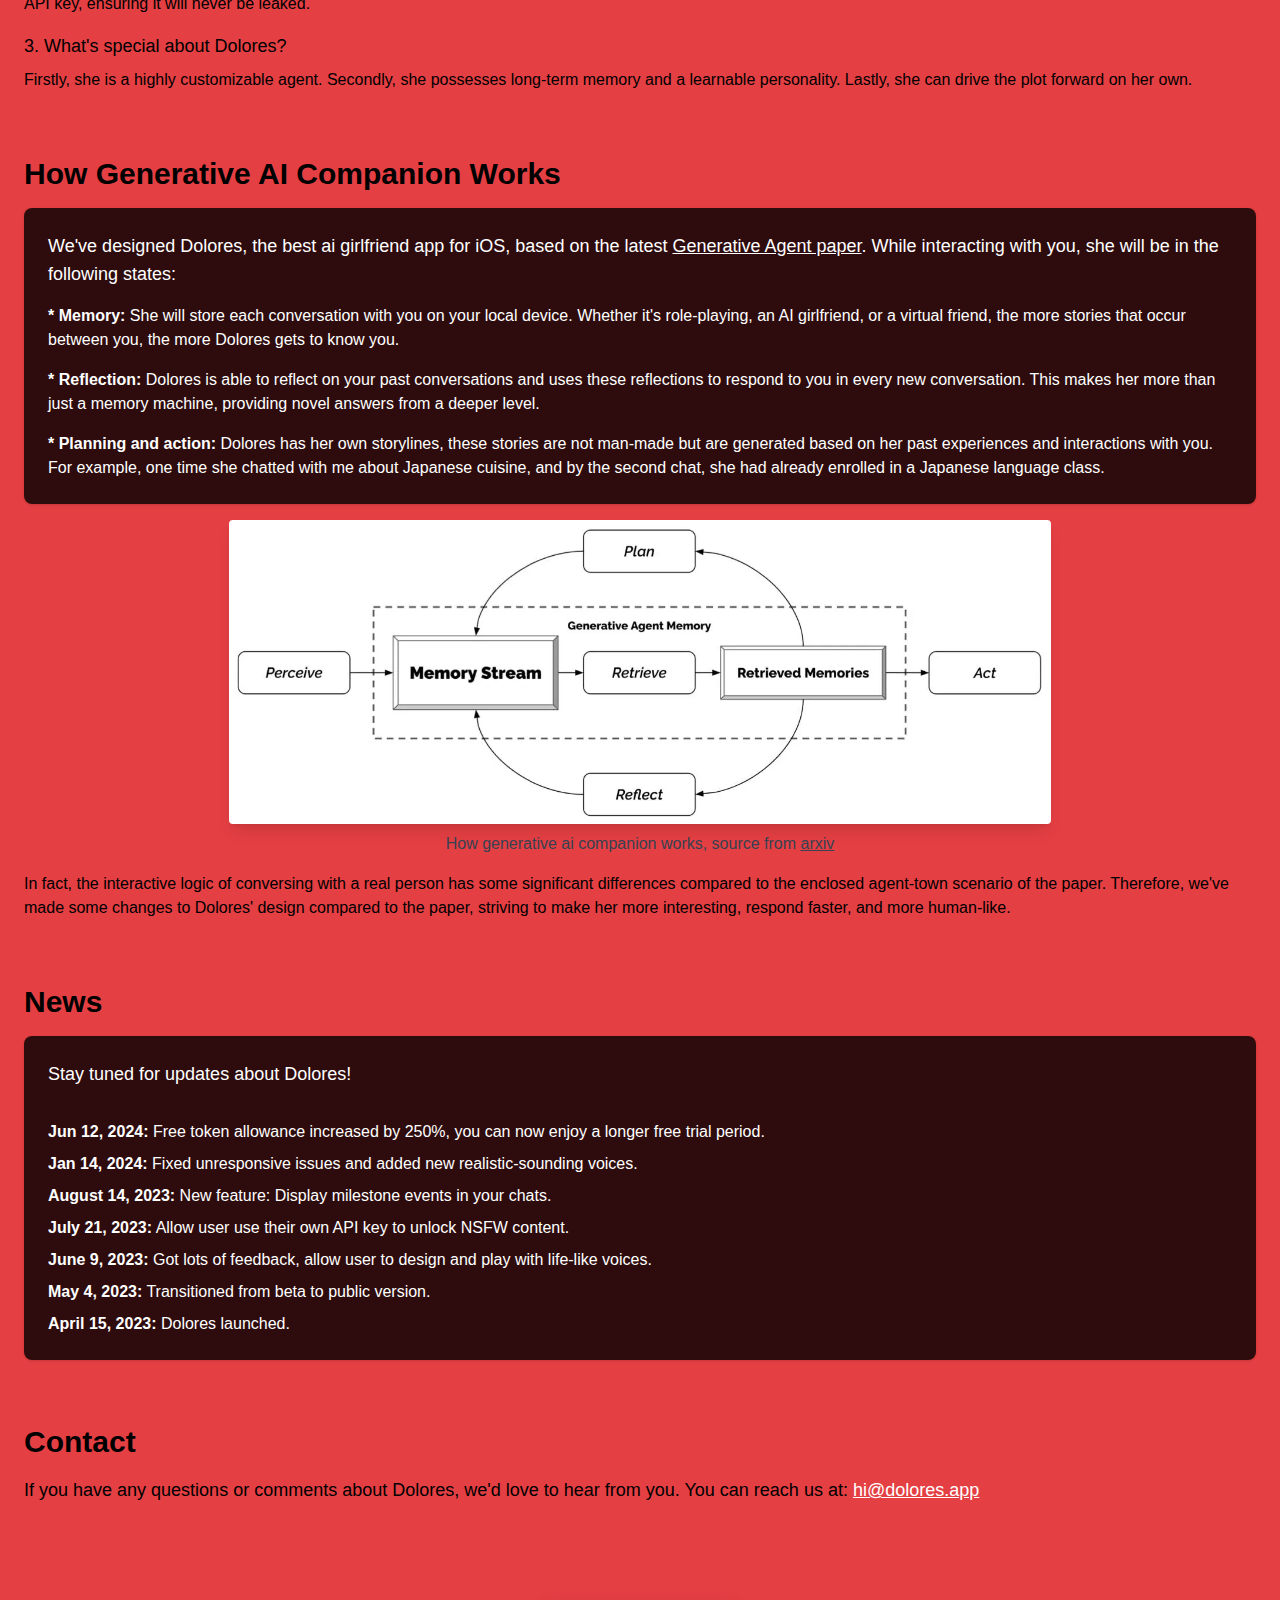
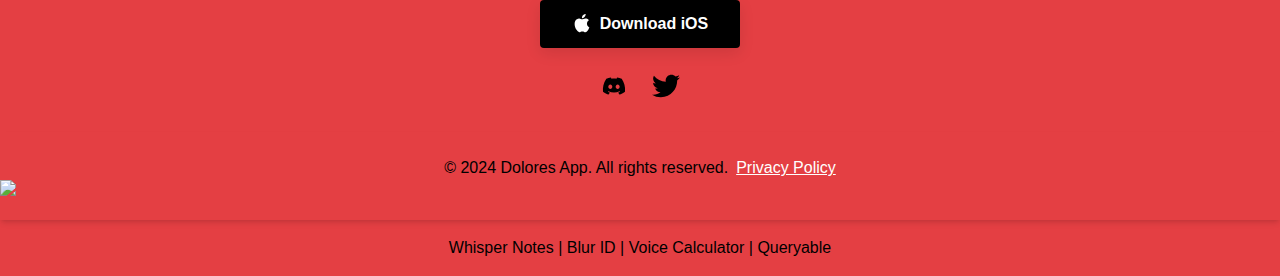
==== commit 88a9e0c3: "Update index.html" ====
--- a/index.html
+++ b/index.html
@@ -5,8 +5,8 @@
     <meta name="viewport" content="width=device-width, initial-scale=1.0">
     <!-- Add additional meta tags for keywords -->
     <meta name="keywords" content="horny ai,candy ai alternatives,ai sexting,adult ai girlfriend, ai companion app, ai girlfriend ios, free ai girlfriend, nsfw ai girlfriend, ai girlfriend nude, ai chat girlfriend, nsfw chatbot, best ai girlfriend ios app, sexting chatbot, dirty chat ai, ai sexy girlfriend, ai gf chat ios, naked girlfriend game, gpt gf, horny ai, nude girlfriend game, romanticai, naughty ai, ai gf nsfw, dirty ai chatbot, free ai sext, nsfw ai gf, ai sexting bot, sexting simulator, sexy chatbot, ai girlfriend nudes, ai girlfriend wtf, ai dirty chat, ai girlfriend sexy, ai sex simulator, erotic rp ai, girlfriend generator, sexting ai bot, sexy ai chat bot, sites like janitor ai, ai gf generator, ai gf nudes, ai girlfriends nsfw, ai nsfw girlfriend, ai that sends nudes, ai 女友, crushon ai free alternative, girlfriend pics naked, gpt girlfriend.online, nsfw ai girlfriends, ai girlfriend mod apk, ai phone sex, ai sex text generator, my intimate, myainma ai, nomich, nude mature girlfriends, sexy chat bot, sexy girlfriend ai, ai sex pics, create your own ai girlfriend, fantasy gf ai, free sexting bot, nsfw gf ai, yandere ai girlfriend simulator nude, ai flirt chat, ai girlfriend image generator, candy ai alternatives, fantasy girlfriend ai, free sexy ai, free sexy ai chat, honey chat, nsfw ai girlfriend generator, simulated sexting, ai girlfriend r34, ai girlfriend sexting, best ai sexchat, chatgf, create your girlfriend body, create your own girlfriend, eva ai nsfw, free ai sex games, joi ai gf, joi ai girlfriend, kindroid nsfw, kupid ai alternative, naked ai girlfriends, nsfw girlfriend ai, sex ai game, sexting girlfriend, sexy ai bot, talkie ai sex, yandere ai girlfriend simulator porn, adult ai games, ai girlfriend porn game, ai girlfriend uncensored, ai girlfriend with pictures, ai sexting chatbot, ai sexting sites, best free sexting ai, free ai girlfriend image generator, free ai sext bot, free ai sexting app, free ai sexting apps, free dirty talk ai, girlfriend ai generator, horny chatbot, live chat girlfriend, real naked girlfriend pics, sexchat with ai, sexting ai app, sexy ai chat free, spicychat vs character ai, adult ai girlfriend">
-    <meta name="description" content="Dolores is your best AI girlfriend on iOS, offering a unique experience in roleplay and generative AI conversations. Create and evolve your virtual lover's personality, engage in immersive roleplay, and enjoy the companionship of the best ai girlfriend app 2024. No moderation, no censorship; you can engage in sexting and 18+ NSFW voice chat without any limitations.">
-    <title>Dolores - Best AI Girlfriend & Virtual Companion App for iOS</title>
+    <meta name="description" content="Experience Dolores, the most advanced AI girlfriend powered by GPT-4 and Claude 3.5 Sonnet. Better than Character.ai, Replika, and DreamGF. Create your perfect virtual companion, engage in meaningful conversations, and watch her personality evolve. Available on iOS.">
+    <title>Dolores - Best AI Girlfriend & Virtual Companion | Alternative to Character.ai, Replika, DreamGF, Candy AI 2024</title>
     <link rel="stylesheet" href="tailwind.css">
     <link rel="icon" type="image/png" href="imgs/favicon.png" />
     <link rel="preconnect" href="https://fonts.gstatic.com" crossorigin>
@@ -413,6 +413,19 @@
                 src="https://media.theresanaiforthat.com/featured2.png"></a>
     </footer>
 
+        <!-- Add new footer -->
+    <footer class="py-4">
+        <div class="text-center">
+<!--             <p class="text-sm text-gray-600 mb-2">More Apps:</p> -->
+            <p class="text-sm">
+                <a href="https://whispernotes.app" style="color:black;">Whisper Notes</a> |
+                <a href="https://blurid.app" style="color:black;">Blur ID</a> |
+                <a href="https://voicecalculator.app" style="color:black;">Voice Calculator</a> |
+                <a href="https://queryable.app" style="color:black;">Queryable</a>
+            </p>
+        </div>
+    </footer>
+
     <script>
         const translations = {
             'en': {
